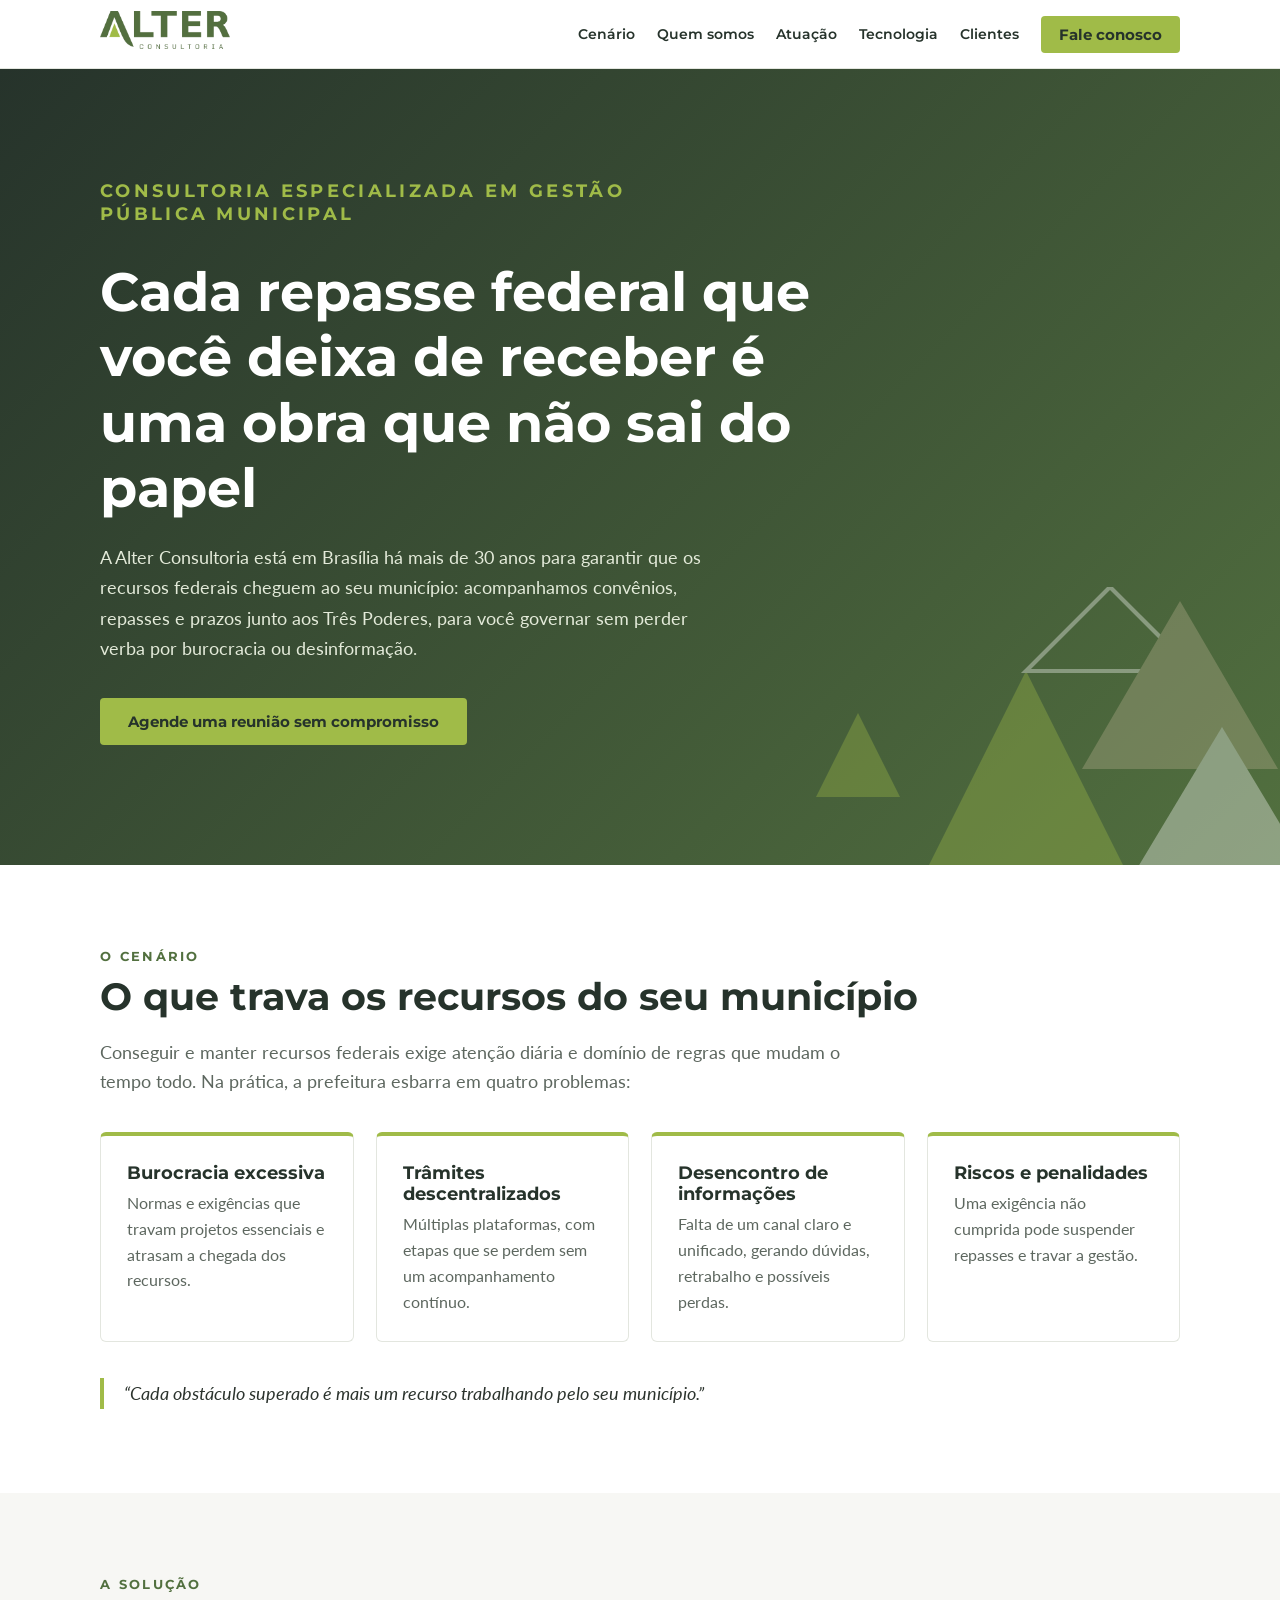
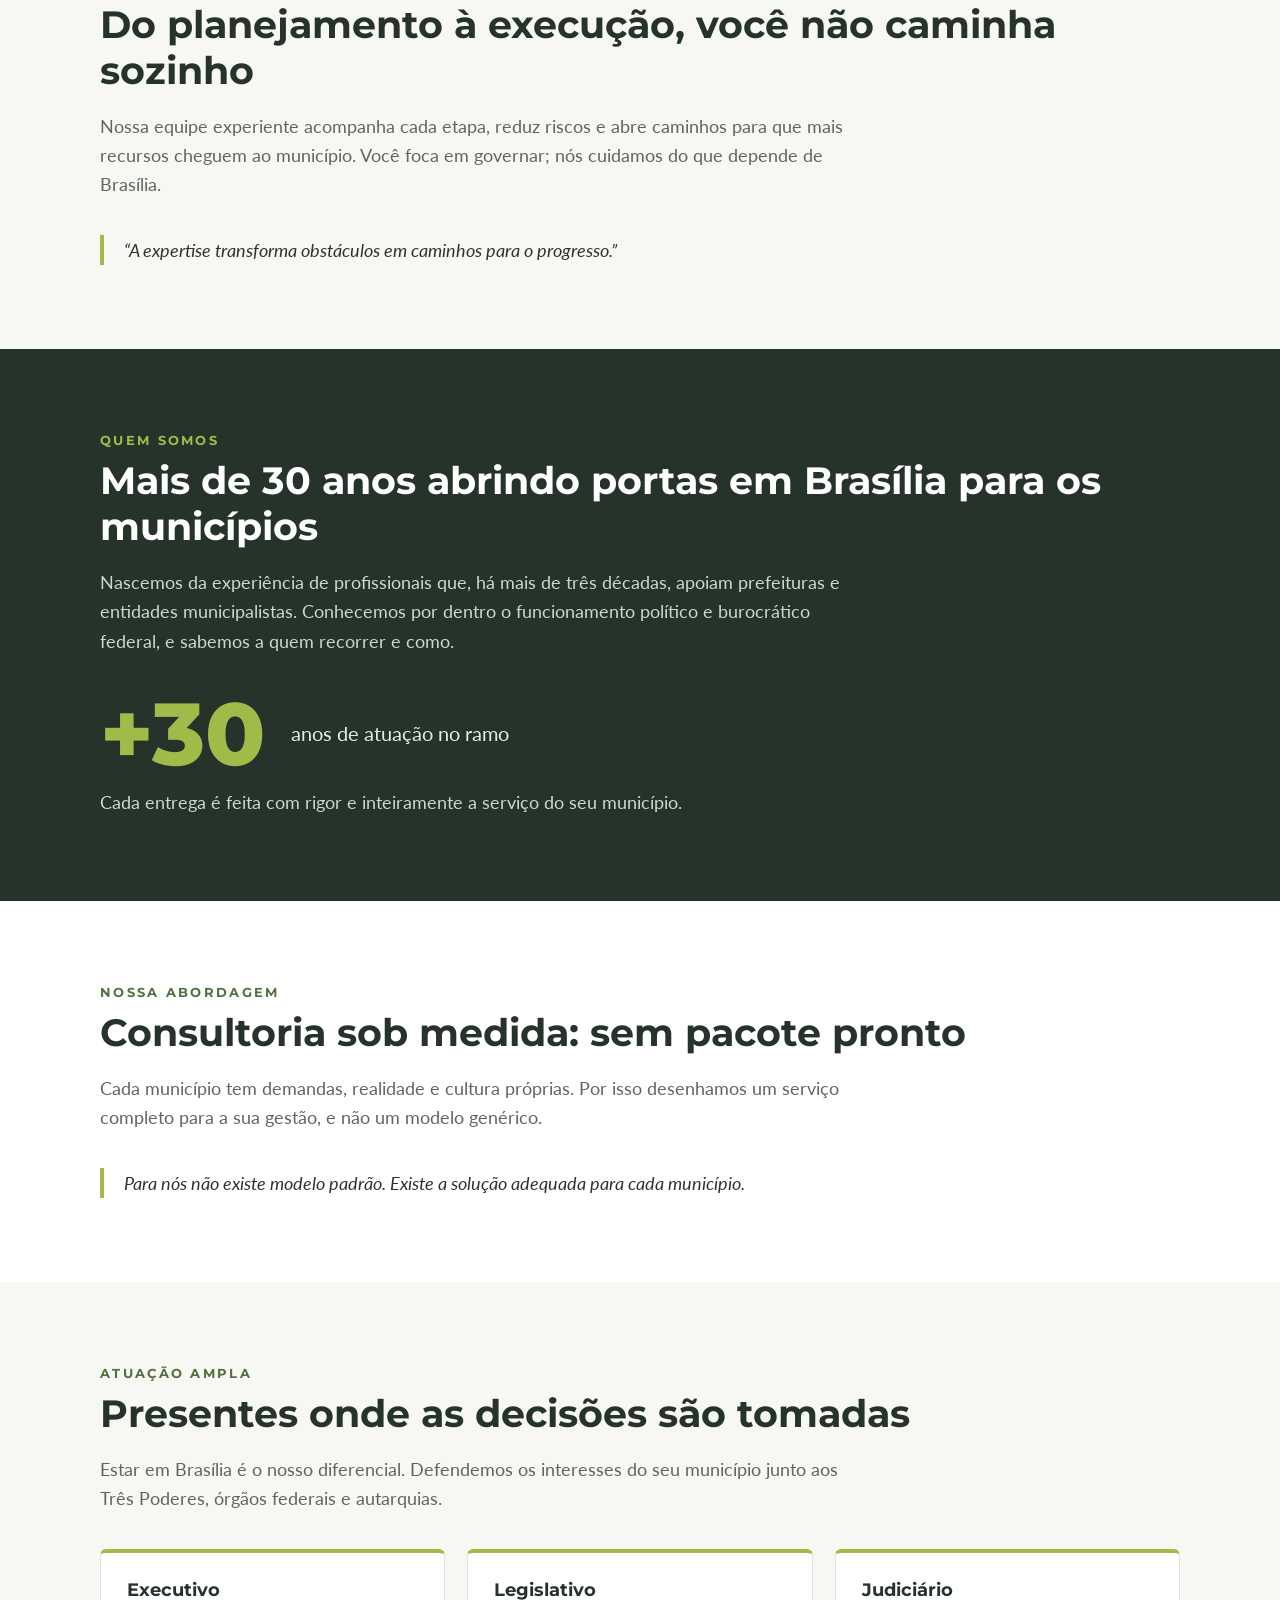
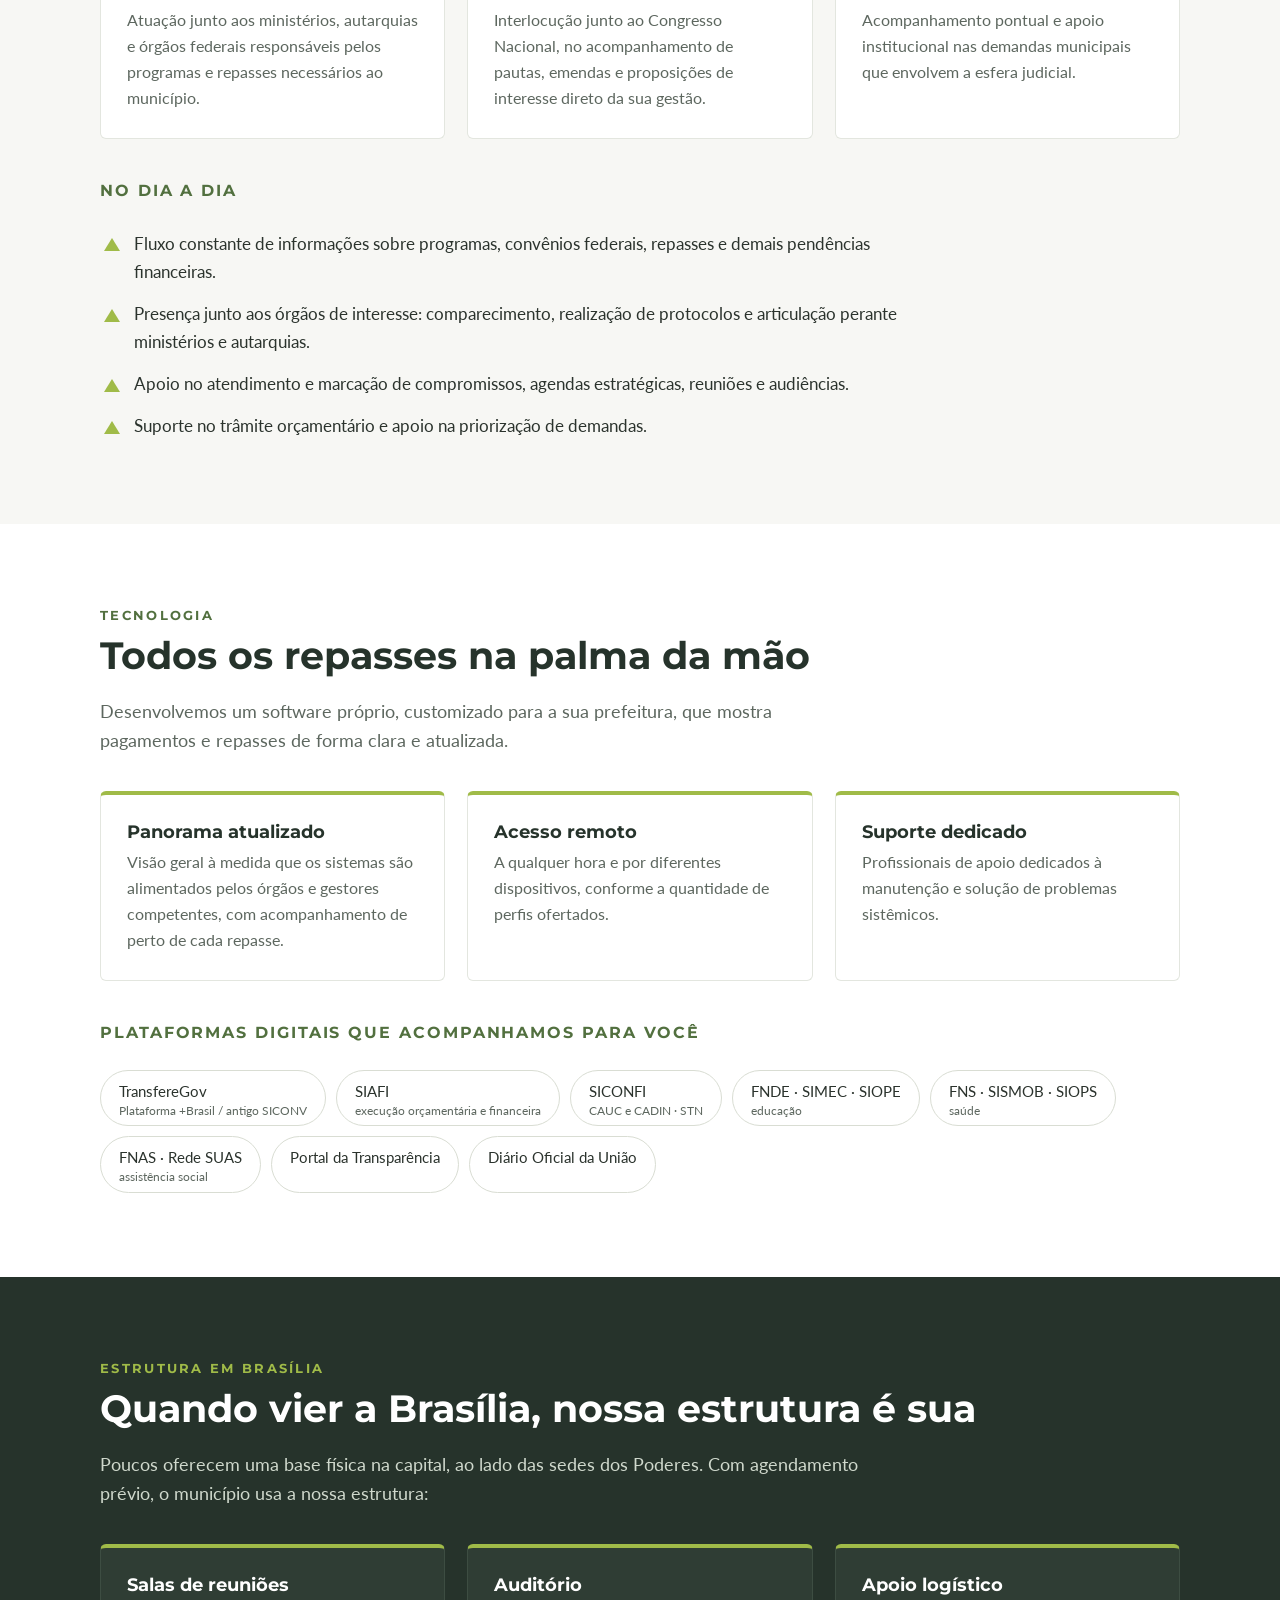
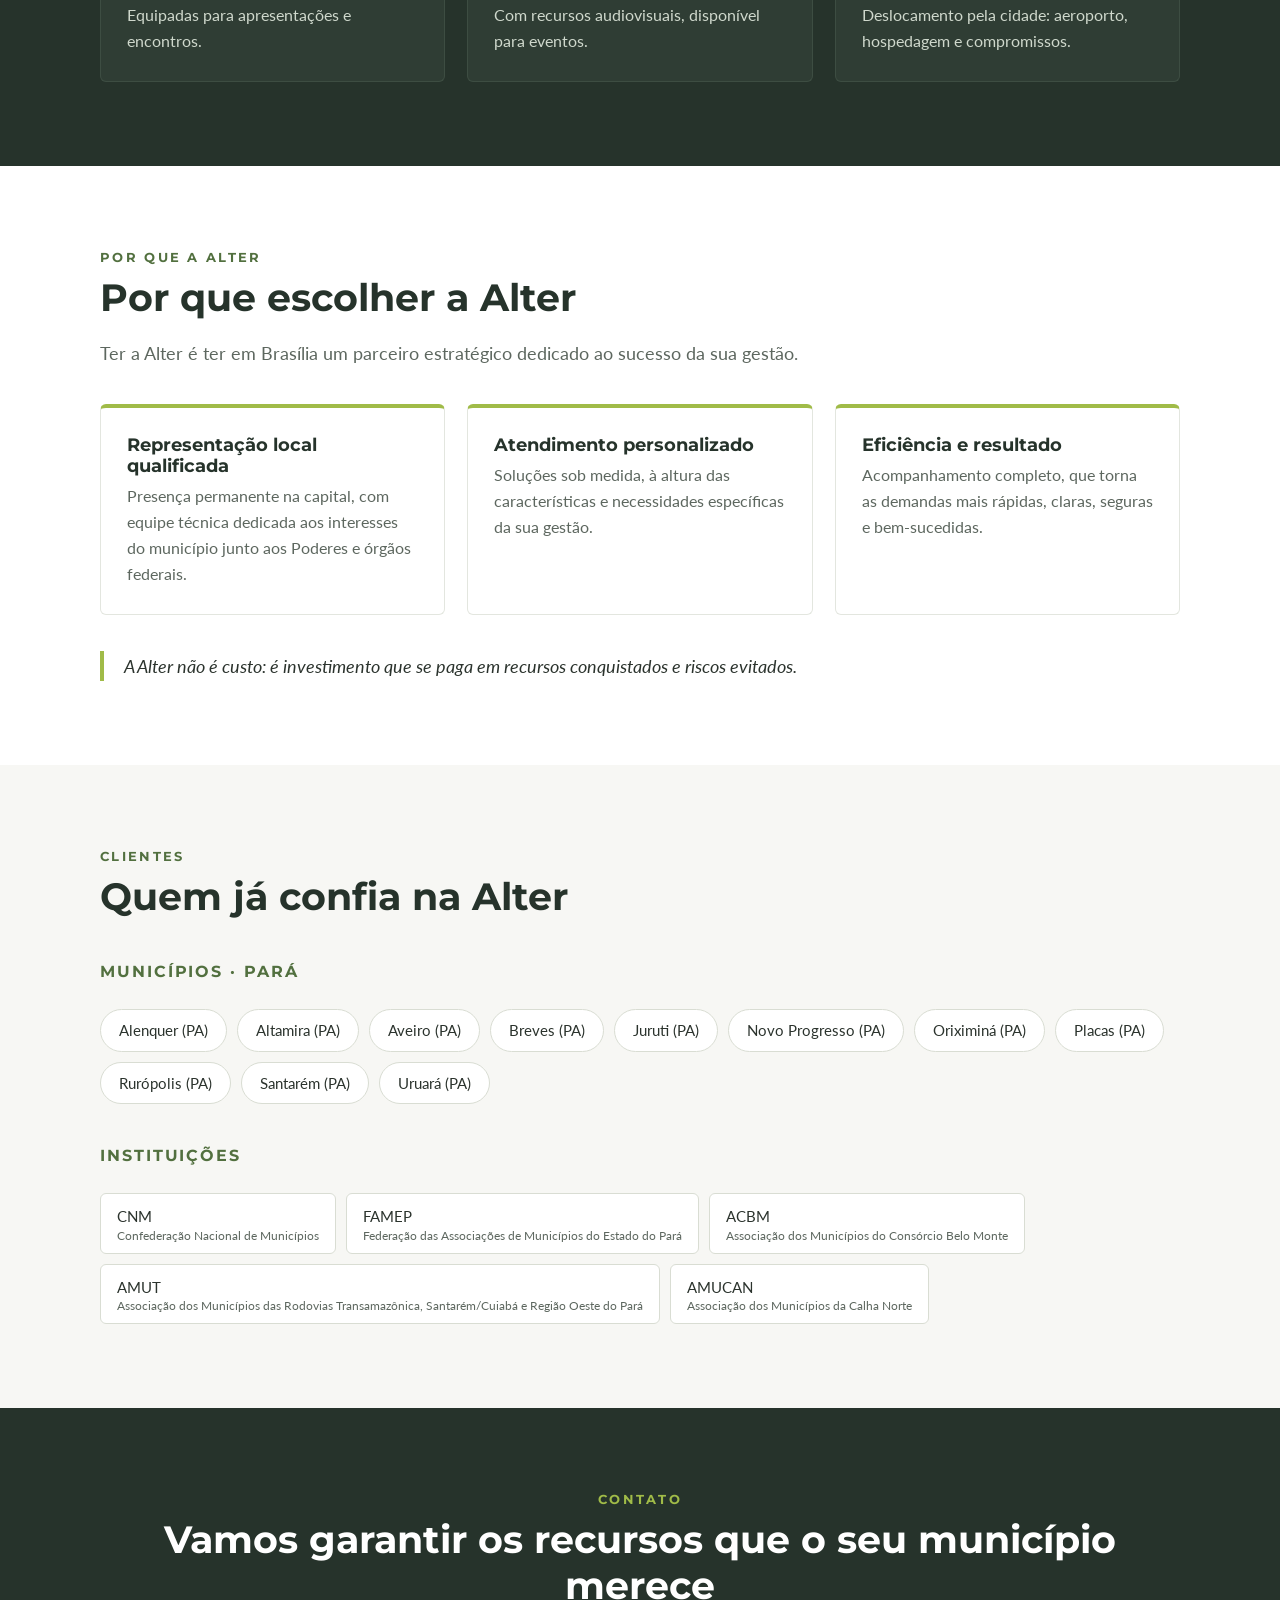
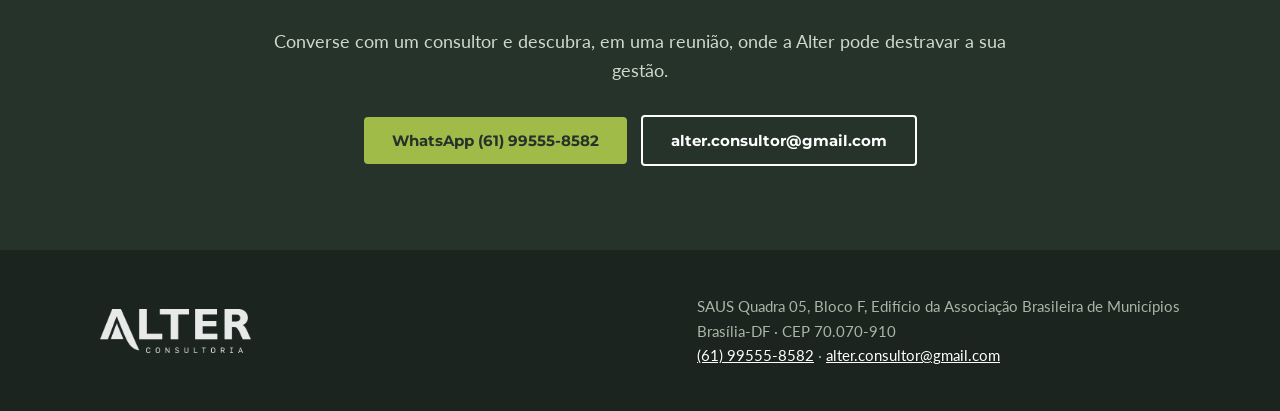
==== index.html @ 6541d1e8 "versão inicial do site" ====
<!doctype html>
<html lang="pt-BR">
<head>
<meta charset="utf-8">
<meta name="viewport" content="width=device-width,initial-scale=1">
<title>Alter Consultoria | Gestão Pública Municipal em Brasília</title>
<meta name="description" content="Consultoria especializada em gestão pública municipal, sediada em Brasília. Mais de 30 anos acompanhando recursos federais, convênios e repasses para prefeituras.">
<meta property="og:title" content="Alter Consultoria | Gestão Pública Municipal">
<meta property="og:description" content="Cada repasse federal que você deixa de receber é uma obra que não sai do papel.">
<meta property="og:image" content="assets/logo.png">
<link rel="icon" href="assets/logo.png">
<link rel="preconnect" href="https://fonts.googleapis.com">
<link href="https://fonts.googleapis.com/css2?family=Lato:wght@400;700&family=Montserrat:wght@600;700;800&display=swap" rel="stylesheet">
<link rel="stylesheet" href="style.css">
</head>
<body>
<header>
 <div class="w">
  <a href="#topo"><img src="assets/logo.png" alt="Alter Consultoria"></a>
  <button id="mb" aria-label="Abrir menu" aria-expanded="false">☰</button>
  <nav id="nav">
   <a href="#cenario">Cenário</a><a href="#quem">Quem somos</a><a href="#atuacao">Atuação</a>
   <a href="#tecnologia">Tecnologia</a><a href="#clientes">Clientes</a>
   <a class="btn" href="#contato">Fale conosco</a>
  </nav>
 </div>
</header>
<main id="topo">

<section class="hero">
 <svg class="tri" viewBox="0 0 400 220" aria-hidden="true">
  <polygon points="40,150 70,90 100,150" fill="#a0bb48"/><polygon points="120,200 190,60 260,200" fill="#a0bb48"/>
  <polygon points="190,60 250,0 310,60" fill="none" stroke="#fff" stroke-width="3"/>
  <polygon points="230,130 300,10 370,130" fill="#b8b08f"/><polygon points="270,200 330,100 390,200" fill="#fff"/>
 </svg>
 <div class="w">
  <p class="eyebrow">Consultoria especializada em gestão pública municipal</p>
  <h1>Cada repasse federal que você deixa de receber é uma obra que não sai do papel</h1>
  <p>A Alter Consultoria está em Brasília há mais de 30 anos para garantir que os recursos federais cheguem ao seu município: acompanhamos convênios, repasses e prazos junto aos Três Poderes, para você governar sem perder verba por burocracia ou desinformação.</p>
  <a class="btn" href="#contato">Agende uma reunião sem compromisso</a>
 </div>
</section>

<section id="cenario">
 <div class="w">
  <p class="eyebrow">O cenário</p>
  <h2>O que trava os recursos do seu município</h2>
  <p class="lead">Conseguir e manter recursos federais exige atenção diária e domínio de regras que mudam o tempo todo. Na prática, a prefeitura esbarra em quatro problemas:</p>
  <div class="grid">
   <div class="card"><h3>Burocracia excessiva</h3><p>Normas e exigências que travam projetos essenciais e atrasam a chegada dos recursos.</p></div>
   <div class="card"><h3>Trâmites descentralizados</h3><p>Múltiplas plataformas, com etapas que se perdem sem um acompanhamento contínuo.</p></div>
   <div class="card"><h3>Desencontro de informações</h3><p>Falta de um canal claro e unificado, gerando dúvidas, retrabalho e possíveis perdas.</p></div>
   <div class="card"><h3>Riscos e penalidades</h3><p>Uma exigência não cumprida pode suspender repasses e travar a gestão.</p></div>
  </div>
  <p class="quote">“Cada obstáculo superado é mais um recurso trabalhando pelo seu município.”</p>
 </div>
</section>

<section class="alt" id="solucao">
 <div class="w">
  <p class="eyebrow">A solução</p>
  <h2>Do planejamento à execução, você não caminha sozinho</h2>
  <p class="lead">Nossa equipe experiente acompanha cada etapa, reduz riscos e abre caminhos para que mais recursos cheguem ao município. Você foca em governar; nós cuidamos do que depende de Brasília.</p>
  <p class="quote">“A expertise transforma obstáculos em caminhos para o progresso.”</p>
 </div>
</section>

<section class="dark" id="quem">
 <div class="w">
  <p class="eyebrow">Quem somos</p>
  <h2>Mais de 30 anos abrindo portas em Brasília para os municípios</h2>
  <p class="lead">Nascemos da experiência de profissionais que, há mais de três décadas, apoiam prefeituras e entidades municipalistas. Conhecemos por dentro o funcionamento político e burocrático federal, e sabemos a quem recorrer e como.</p>
  <div class="stat"><b>+30</b><span>anos de atuação no ramo</span></div>
  <p class="lead">Cada entrega é feita com rigor e inteiramente a serviço do seu município.</p>
 </div>
</section>

<section id="abordagem">
 <div class="w">
  <p class="eyebrow">Nossa abordagem</p>
  <h2>Consultoria sob medida: sem pacote pronto</h2>
  <p class="lead">Cada município tem demandas, realidade e cultura próprias. Por isso desenhamos um serviço completo para a sua gestão, e não um modelo genérico.</p>
  <p class="quote">Para nós não existe modelo padrão. Existe a solução adequada para cada município.</p>
 </div>
</section>

<section class="alt" id="atuacao">
 <div class="w">
  <p class="eyebrow">Atuação ampla</p>
  <h2>Presentes onde as decisões são tomadas</h2>
  <p class="lead">Estar em Brasília é o nosso diferencial. Defendemos os interesses do seu município junto aos Três Poderes, órgãos federais e autarquias.</p>
  <div class="grid">
   <div class="card"><h3>Executivo</h3><p>Atuação junto aos ministérios, autarquias e órgãos federais responsáveis pelos programas e repasses necessários ao município.</p></div>
   <div class="card"><h3>Legislativo</h3><p>Interlocução junto ao Congresso Nacional, no acompanhamento de pautas, emendas e proposições de interesse direto da sua gestão.</p></div>
   <div class="card"><h3>Judiciário</h3><p>Acompanhamento pontual e apoio institucional nas demandas municipais que envolvem a esfera judicial.</p></div>
  </div>
  <h3 class="sub">No dia a dia</h3>
  <ul class="ck">
   <li>Fluxo constante de informações sobre programas, convênios federais, repasses e demais pendências financeiras.</li>
   <li>Presença junto aos órgãos de interesse: comparecimento, realização de protocolos e articulação perante ministérios e autarquias.</li>
   <li>Apoio no atendimento e marcação de compromissos, agendas estratégicas, reuniões e audiências.</li>
   <li>Suporte no trâmite orçamentário e apoio na priorização de demandas.</li>
  </ul>
 </div>
</section>

<section id="tecnologia">
 <div class="w">
  <p class="eyebrow">Tecnologia</p>
  <h2>Todos os repasses na palma da mão</h2>
  <p class="lead">Desenvolvemos um software próprio, customizado para a sua prefeitura, que mostra pagamentos e repasses de forma clara e atualizada.</p>
  <div class="grid">
   <div class="card"><h3>Panorama atualizado</h3><p>Visão geral à medida que os sistemas são alimentados pelos órgãos e gestores competentes, com acompanhamento de perto de cada repasse.</p></div>
   <div class="card"><h3>Acesso remoto</h3><p>A qualquer hora e por diferentes dispositivos, conforme a quantidade de perfis ofertados.</p></div>
   <div class="card"><h3>Suporte dedicado</h3><p>Profissionais de apoio dedicados à manutenção e solução de problemas sistêmicos.</p></div>
  </div>
  <h3 class="sub">Plataformas digitais que acompanhamos para você</h3>
  <div class="tags">
   <span>TransfereGov <small>Plataforma +Brasil / antigo SICONV</small></span>
   <span>SIAFI <small>execução orçamentária e financeira</small></span>
   <span>SICONFI <small>CAUC e CADIN · STN</small></span>
   <span>FNDE · SIMEC · SIOPE <small>educação</small></span>
   <span>FNS · SISMOB · SIOPS <small>saúde</small></span>
   <span>FNAS · Rede SUAS <small>assistência social</small></span>
   <span>Portal da Transparência</span>
   <span>Diário Oficial da União</span>
  </div>
 </div>
</section>

<section class="dark" id="estrutura">
 <div class="w">
  <p class="eyebrow">Estrutura em Brasília</p>
  <h2>Quando vier a Brasília, nossa estrutura é sua</h2>
  <p class="lead">Poucos oferecem uma base física na capital, ao lado das sedes dos Poderes. Com agendamento prévio, o município usa a nossa estrutura:</p>
  <div class="grid">
   <div class="card"><h3>Salas de reuniões</h3><p>Equipadas para apresentações e encontros.</p></div>
   <div class="card"><h3>Auditório</h3><p>Com recursos audiovisuais, disponível para eventos.</p></div>
   <div class="card"><h3>Apoio logístico</h3><p>Deslocamento pela cidade: aeroporto, hospedagem e compromissos.</p></div>
  </div>
 </div>
</section>

<section id="porque">
 <div class="w">
  <p class="eyebrow">Por que a Alter</p>
  <h2>Por que escolher a Alter</h2>
  <p class="lead">Ter a Alter é ter em Brasília um parceiro estratégico dedicado ao sucesso da sua gestão.</p>
  <div class="grid">
   <div class="card"><h3>Representação local qualificada</h3><p>Presença permanente na capital, com equipe técnica dedicada aos interesses do município junto aos Poderes e órgãos federais.</p></div>
   <div class="card"><h3>Atendimento personalizado</h3><p>Soluções sob medida, à altura das características e necessidades específicas da sua gestão.</p></div>
   <div class="card"><h3>Eficiência e resultado</h3><p>Acompanhamento completo, que torna as demandas mais rápidas, claras, seguras e bem-sucedidas.</p></div>
  </div>
  <p class="quote">A Alter não é custo: é investimento que se paga em recursos conquistados e riscos evitados.</p>
 </div>
</section>

<section class="alt" id="clientes">
 <div class="w">
  <p class="eyebrow">Clientes</p>
  <h2>Quem já confia na Alter</h2>
  <h3 class="sub">Municípios · Pará</h3>
  <div class="tags">
   <span>Alenquer (PA)</span><span>Altamira (PA)</span><span>Aveiro (PA)</span><span>Breves (PA)</span><span>Juruti (PA)</span>
   <span>Novo Progresso (PA)</span><span>Oriximiná (PA)</span><span>Placas (PA)</span><span>Rurópolis (PA)</span><span>Santarém (PA)</span><span>Uruará (PA)</span>
  </div>
  <h3 class="sub">Instituições</h3>
  <div class="tags i">
   <span>CNM <small>Confederação Nacional de Municípios</small></span>
   <span>FAMEP <small>Federação das Associações de Municípios do Estado do Pará</small></span>
   <span>ACBM <small>Associação dos Municípios do Consórcio Belo Monte</small></span>
   <span>AMUT <small>Associação dos Municípios das Rodovias Transamazônica, Santarém/Cuiabá e Região Oeste do Pará</small></span>
   <span>AMUCAN <small>Associação dos Municípios da Calha Norte</small></span>
  </div>
 </div>
</section>

<section class="dark cta" id="contato">
 <div class="w">
  <p class="eyebrow">Contato</p>
  <h2>Vamos garantir os recursos que o seu município merece</h2>
  <p class="lead">Converse com um consultor e descubra, em uma reunião, onde a Alter pode destravar a sua gestão.</p>
  <a class="btn" href="https://wa.me/5561995558582?text=Ol%C3%A1%2C%20gostaria%20de%20agendar%20uma%20reuni%C3%A3o%20com%20a%20Alter%20Consultoria." target="_blank" rel="noopener">WhatsApp (61) 99555-8582</a>
  <a class="btn o" href="mailto:alter.consultor@gmail.com">alter.consultor@gmail.com</a>
 </div>
</section>
</main>

<footer>
 <div class="w">
  <img src="assets/logo.png" alt="Alter Consultoria">
  <address style="font-style:normal">SAUS Quadra 05, Bloco F, Edifício da Associação Brasileira de Municípios<br>Brasília-DF · CEP 70.070-910<br>
  <a href="tel:+5561995558582">(61) 99555-8582</a> · <a href="mailto:alter.consultor@gmail.com">alter.consultor@gmail.com</a></address>
 </div>
</footer>
<script>
const b=document.getElementById('mb'),n=document.getElementById('nav');
b.onclick=()=>b.setAttribute('aria-expanded',n.classList.toggle('open'));
n.onclick=e=>e.target.tagName=='A'&&n.classList.remove('open');
</script>
</body>
</html>
---- style.css ----
:root{--g:#52703f;--gl:#a0bb48;--gd:#26332b;--sand:#b8b08f;--bg:#f7f7f4;--tx:#2b332d;--mut:#5d675f}
*{box-sizing:border-box;margin:0}
html{scroll-behavior:smooth;scroll-padding-top:72px}
body{font:17px/1.65 Lato,system-ui,sans-serif;color:var(--tx);background:#fff}
h1,h2,h3{font-family:Montserrat,system-ui,sans-serif;line-height:1.2;color:var(--gd)}
img{max-width:100%}
a{color:inherit}
.w{max-width:1120px;margin:0 auto;padding:0 20px}
section{padding:84px 0}
.alt{background:var(--bg)}
.dark{background:var(--gd);color:#e8ece6}.dark h2,.dark h3{color:#fff}
.eyebrow{font:700 .8rem Montserrat,sans-serif;letter-spacing:.18em;color:var(--g);text-transform:uppercase;margin-bottom:10px}
.dark .eyebrow{color:var(--gl)}
h2{font-size:clamp(1.7rem,3.4vw,2.4rem);margin-bottom:18px}
.lead{max-width:760px;color:var(--mut);font-size:1.1rem}.dark .lead{color:#cfd8cc}
.quote{margin-top:36px;padding-left:20px;border-left:4px solid var(--gl);font-style:italic;font-size:1.15rem;max-width:760px}
.grid{display:grid;gap:22px;margin-top:36px;grid-template-columns:repeat(auto-fit,minmax(240px,1fr))}
.card{background:#fff;border:1px solid #e3e6df;border-top:4px solid var(--gl);border-radius:6px;padding:26px}
.alt .card{background:#fff}.dark .card{background:#2f3d34;border-color:#3d4d42;border-top-color:var(--gl)}
.card h3{font-size:1.1rem;margin-bottom:8px}
.card p{color:var(--mut);font-size:.98rem}.dark .card p{color:#cfd8cc}
.btn{display:inline-block;padding:14px 28px;border-radius:4px;font:700 .95rem Montserrat,sans-serif;text-decoration:none;background:var(--gl);color:var(--gd);transition:.2s}
.btn:hover{background:#b3cc5c}
.btn.o{background:none;border:2px solid #fff;color:#fff;margin-left:10px}.btn.o:hover{background:#fff;color:var(--gd)}
/* header */
header{position:sticky;top:0;z-index:10;background:#fff;border-bottom:1px solid #e3e6df}
header .w{display:flex;align-items:center;justify-content:space-between;height:68px}
header img{height:38px}
nav{display:flex;gap:22px;align-items:center}
nav a{text-decoration:none;font:600 .85rem Montserrat,sans-serif;color:var(--gd)}
nav a:hover{color:var(--g)}
nav .btn{padding:9px 18px;color:var(--gd)}
#mb{display:none;background:none;border:0;font-size:1.7rem;cursor:pointer;color:var(--gd)}
/* hero */
.hero{position:relative;overflow:hidden;background:linear-gradient(135deg,var(--gd),var(--g));color:#fff;padding:110px 0 120px}
.hero h1{color:#fff;font-size:clamp(2rem,5vw,3.4rem);max-width:760px;margin-bottom:22px}
.hero p{max-width:620px;font-size:1.15rem;color:#e3ead9;margin-bottom:34px}
.hero .eyebrow{color:var(--gl)}
.tri{position:absolute;right:-40px;bottom:-30px;width:min(560px,70vw);opacity:.35;pointer-events:none}
/* stats */
.stat{display:flex;align-items:center;gap:26px;margin:34px 0 10px}
.stat b{font:800 clamp(3.5rem,8vw,5.5rem) Montserrat,sans-serif;color:var(--gl);line-height:1}
.stat span{font-size:1.25rem;max-width:300px}
ul.ck{list-style:none;padding:0;margin-top:30px;display:grid;gap:14px;max-width:820px}
ul.ck li{padding-left:34px;position:relative}
ul.ck li:before{content:"";position:absolute;left:4px;top:.5em;border:8px solid transparent;border-bottom:13px solid var(--gl);border-top:0}
.tags{display:flex;flex-wrap:wrap;gap:10px;margin-top:28px}
.tags span{background:#fff;border:1px solid #d9ddd3;border-radius:30px;padding:8px 18px;font-size:.93rem}
.tags small{display:block;color:var(--mut);font-size:.72rem;line-height:1.2}
.tags.i span{border-radius:6px;padding:10px 16px}
h3.sub{margin-top:42px;font-size:1rem;letter-spacing:.12em;text-transform:uppercase;color:var(--g)}
/* footer */
.cta{text-align:center}.cta .lead{margin:0 auto 30px}
footer{background:#1b241f;color:#aab5a8;padding:44px 0;font-size:.92rem}
footer .w{display:flex;flex-wrap:wrap;gap:30px;justify-content:space-between;align-items:center}
footer img{height:44px;filter:brightness(0) invert(1);opacity:.9}
footer a{color:#fff}
@media(max-width:820px){
 section{padding:60px 0}
 #mb{display:block}
 nav{display:none;position:absolute;top:68px;left:0;right:0;background:#fff;flex-direction:column;padding:20px;border-bottom:1px solid #e3e6df;align-items:flex-start}
 nav.open{display:flex}
 .btn.o{margin:12px 0 0}
 .stat{flex-direction:column;align-items:flex-start;gap:8px}
}
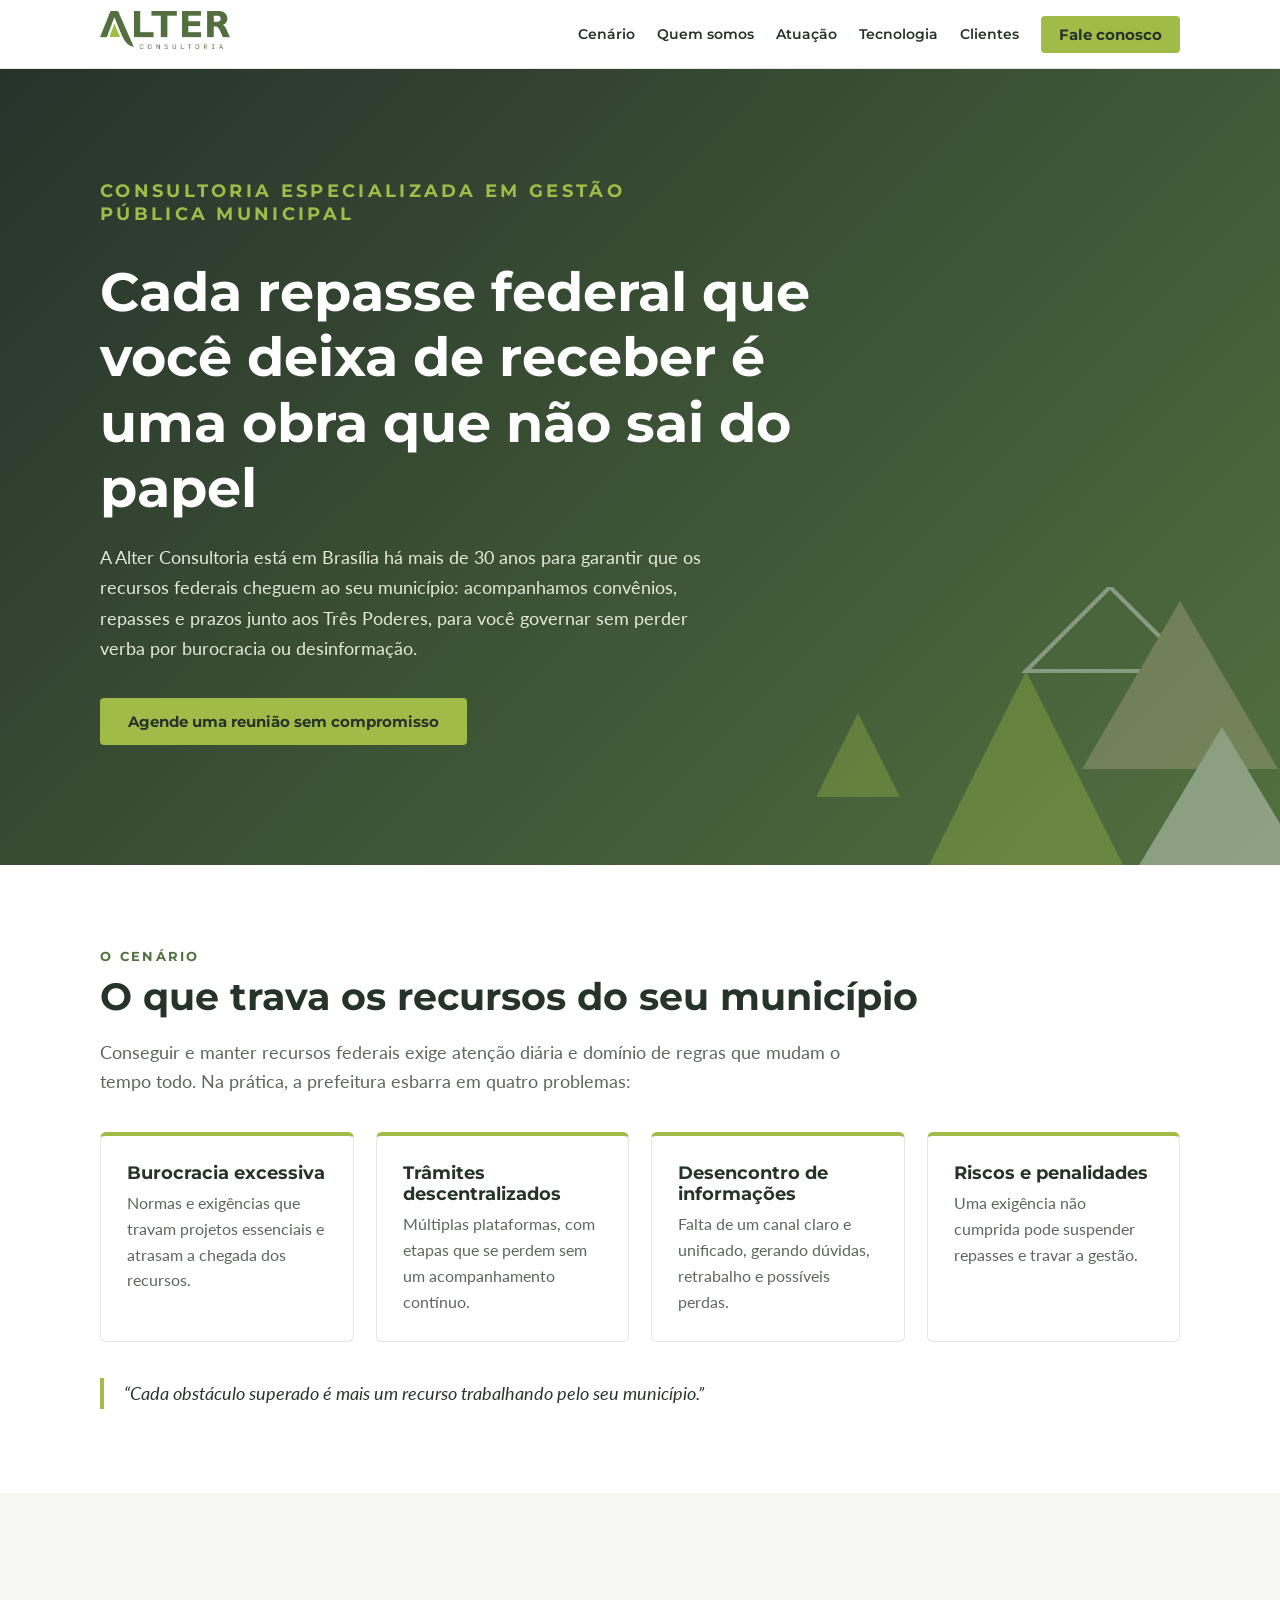
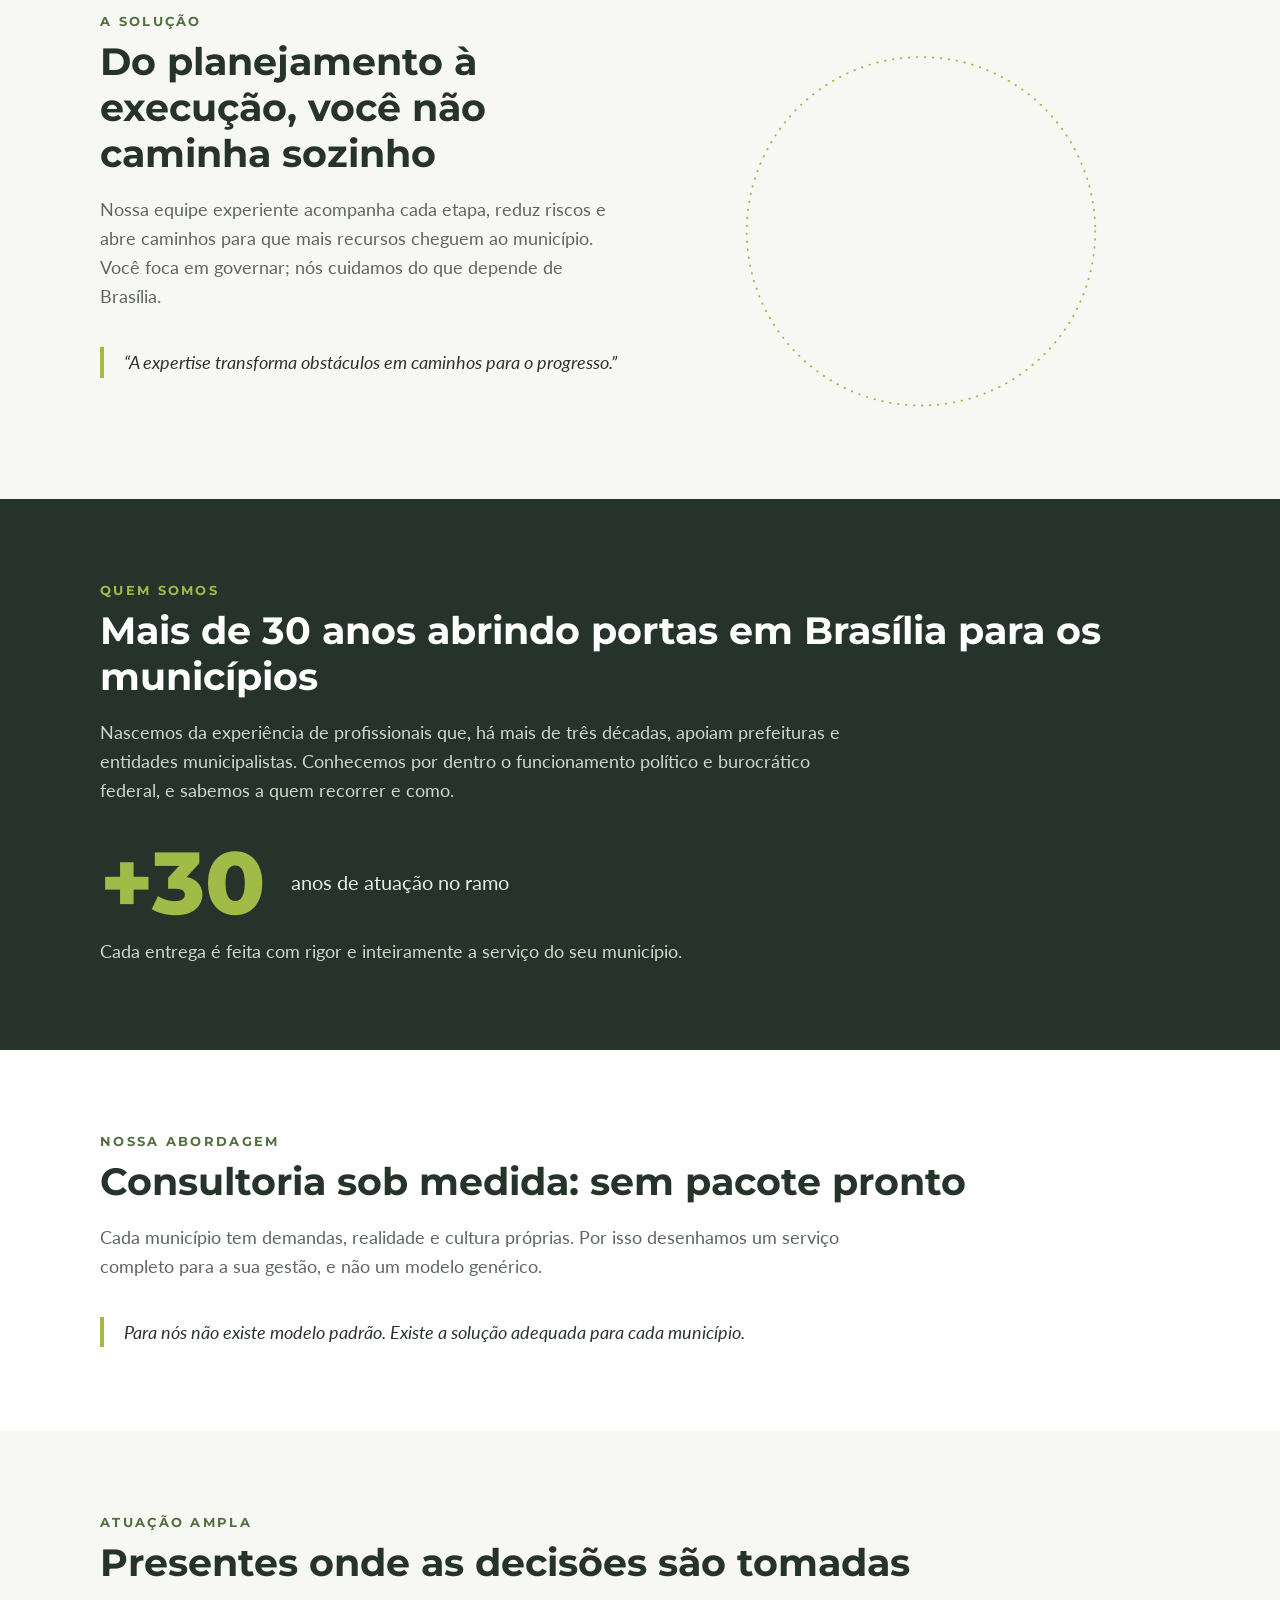
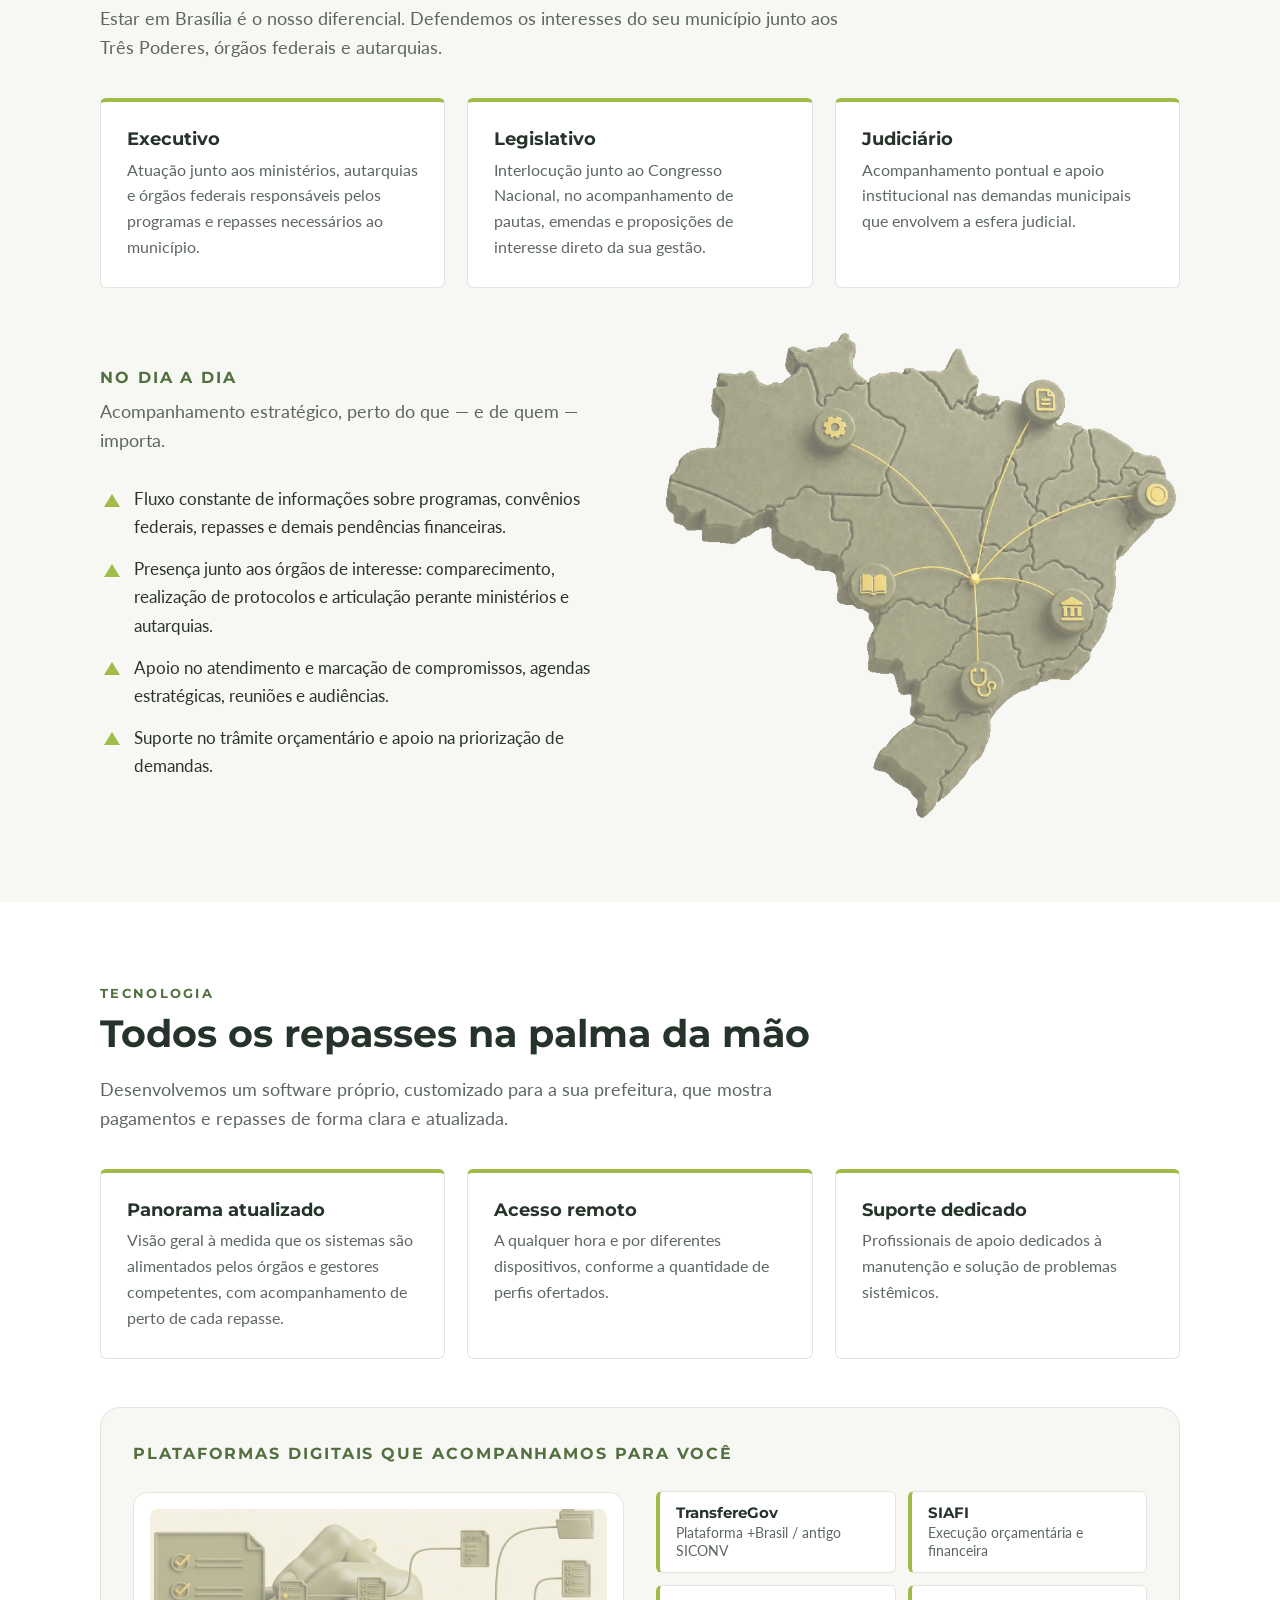
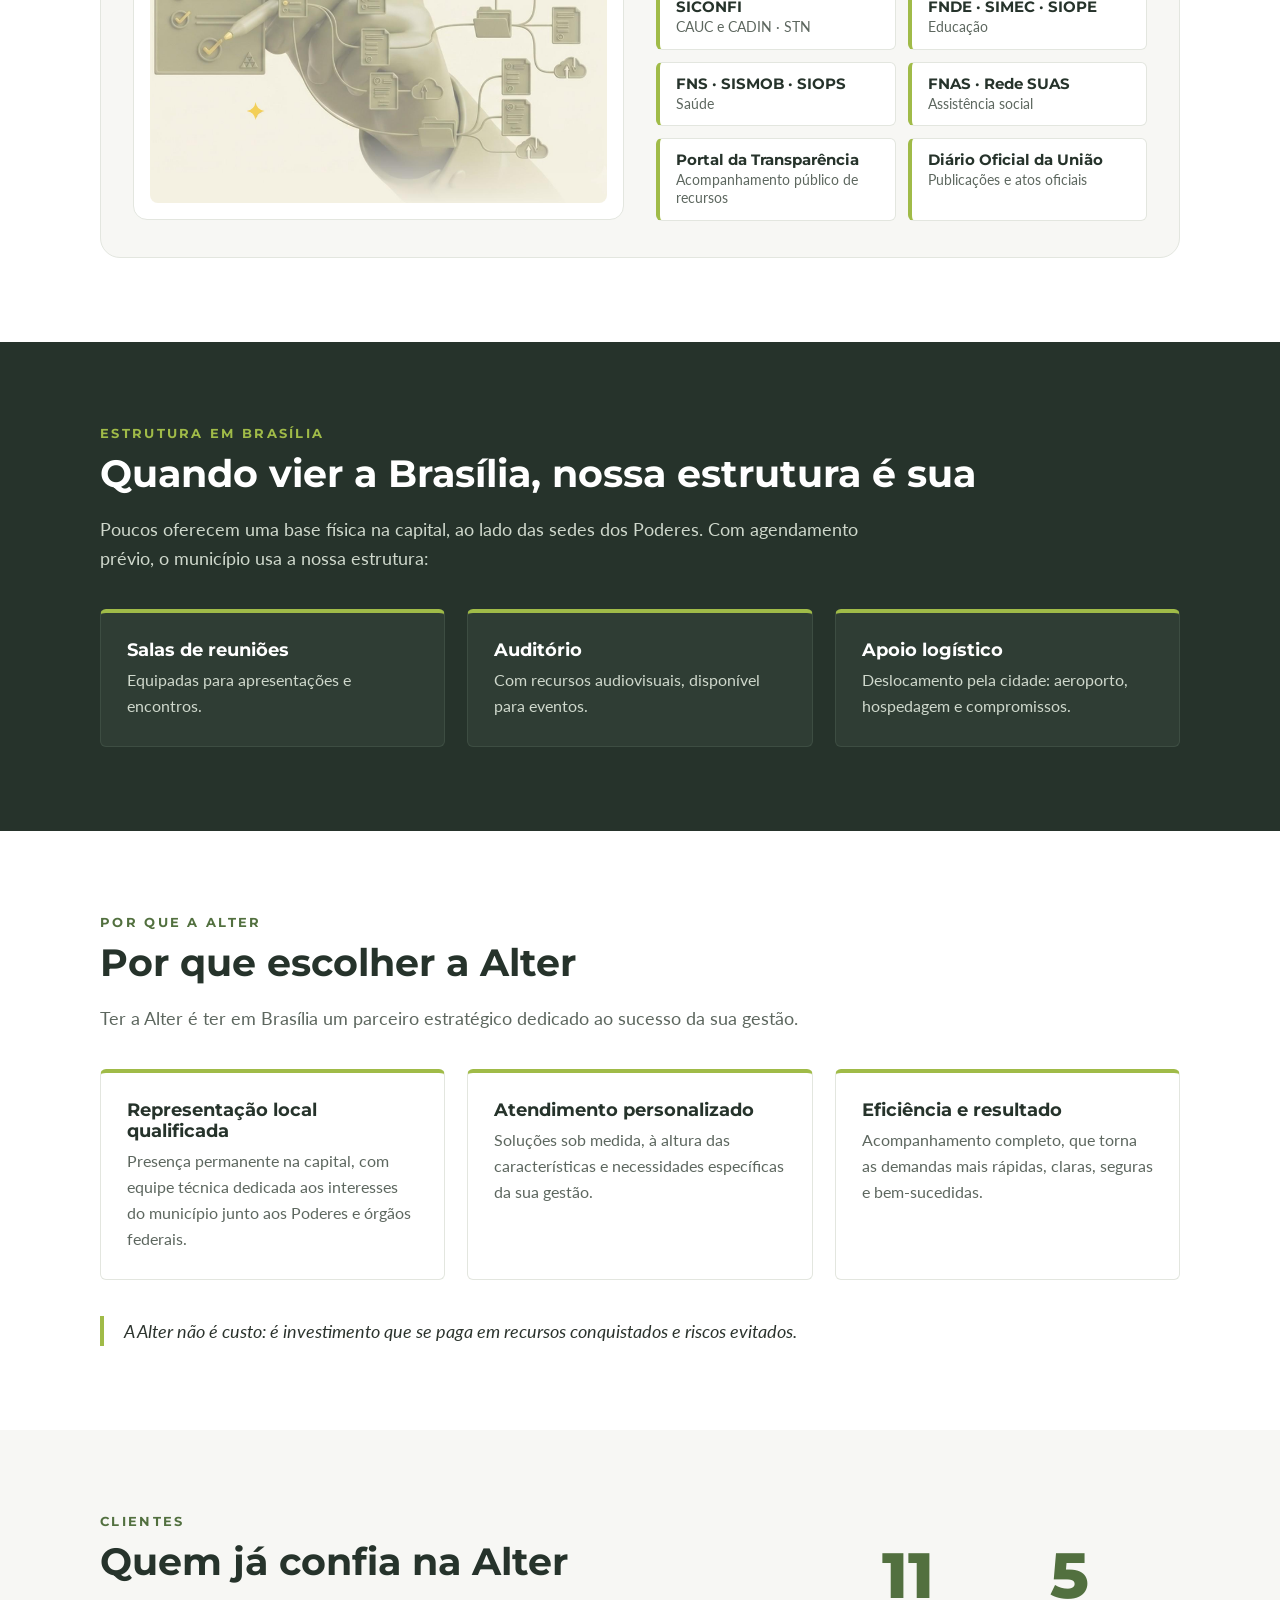
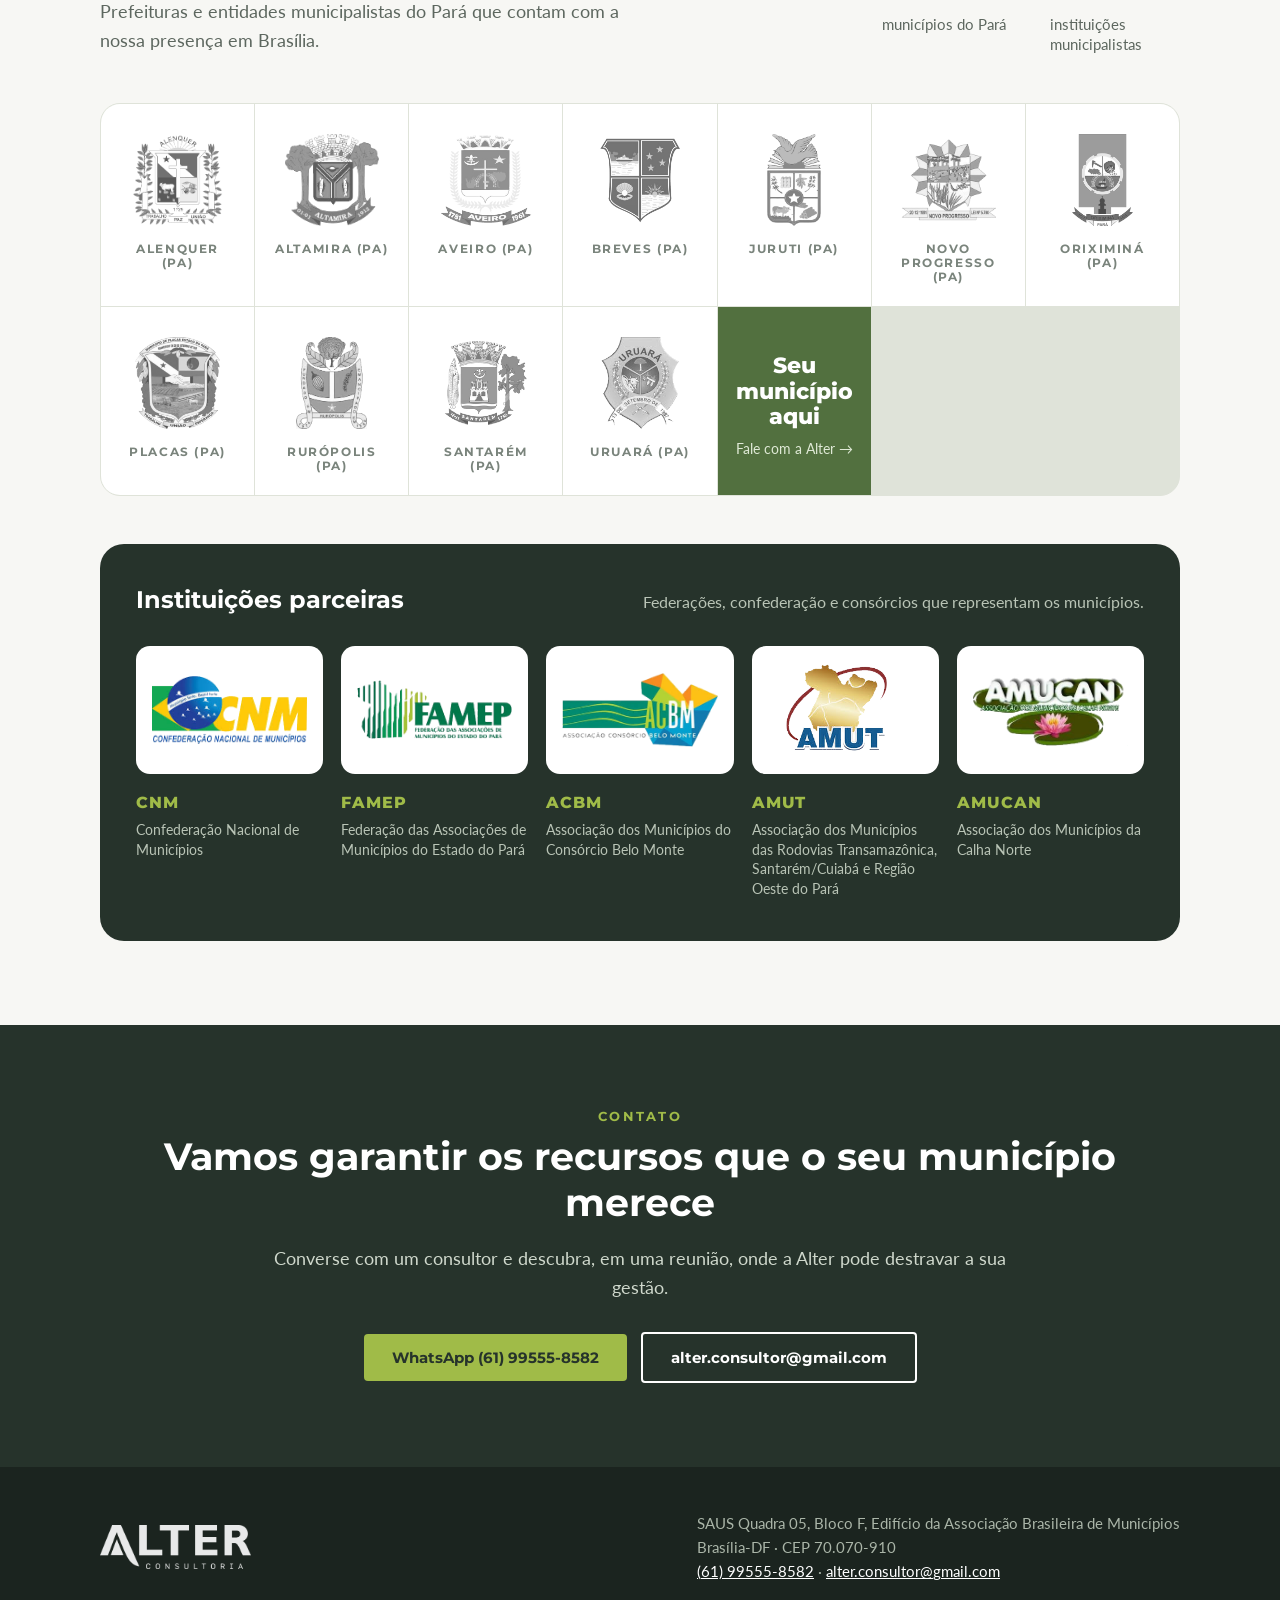
==== commit 5b6c2ca7: "inclusão das imagens" ====
--- a/index.html
+++ b/index.html
@@ -57,11 +57,43 @@
 </section>
 
 <section class="alt" id="solucao">
- <div class="w">
-  <p class="eyebrow">A solução</p>
-  <h2>Do planejamento à execução, você não caminha sozinho</h2>
-  <p class="lead">Nossa equipe experiente acompanha cada etapa, reduz riscos e abre caminhos para que mais recursos cheguem ao município. Você foca em governar; nós cuidamos do que depende de Brasília.</p>
-  <p class="quote">“A expertise transforma obstáculos em caminhos para o progresso.”</p>
+ <div class="w split">
+  <div>
+   <p class="eyebrow">A solução</p>
+   <h2>Do planejamento à execução, você não caminha sozinho</h2>
+   <p class="lead">Nossa equipe experiente acompanha cada etapa, reduz riscos e abre caminhos para que mais recursos cheguem ao município. Você foca em governar; nós cuidamos do que depende de Brasília.</p>
+   <p class="quote">“A expertise transforma obstáculos em caminhos para o progresso.”</p>
+  </div>
+  <svg class="anim anim-sol" viewBox="-50 0 1100 930" xmlns="http://www.w3.org/2000/svg" role="img" aria-label="Infográfico: representação local qualificada, atendimento personalizado e eficiência geram resultado ao município">
+<defs><linearGradient id="so-bg" x1="0" y1="0" x2=".3" y2="1"><stop offset="0" stop-color="#52703f"></stop><stop offset="1" stop-color="#26332b"></stop></linearGradient>
+<filter id="so-glow" x="-50%" y="-50%" width="200%" height="200%"><feGaussianBlur stdDeviation="3" result="b"></feGaussianBlur><feMerge><feMergeNode in="b"></feMergeNode><feMergeNode in="SourceGraphic"></feMergeNode></feMerge></filter></defs>
+<circle class="o" cx="500" cy="540" r="370" fill="none" stroke="#a0bb48" stroke-width="4" stroke-dasharray="1 16" stroke-linecap="round"></circle>
+<path class="con con0" pathLength="100" d="M500 246 L500 313" fill="none" stroke="#a0bb48" stroke-width="3" stroke-linecap="round"></path>
+<path class="con con1" pathLength="100" d="M249 685 L302 654" fill="none" stroke="#a0bb48" stroke-width="3" stroke-linecap="round"></path>
+<path class="con con2" pathLength="100" d="M751 685 L698 654" fill="none" stroke="#a0bb48" stroke-width="3" stroke-linecap="round"></path>
+<path class="run run0" pathLength="100" d="M500 246 L500 313" fill="none" stroke="#d6ec7a" stroke-width="6" stroke-linecap="round"></path>
+<path class="run run1" pathLength="100" d="M249 685 L302 654" fill="none" stroke="#d6ec7a" stroke-width="6" stroke-linecap="round"></path>
+<path class="run run2" pathLength="100" d="M751 685 L698 654" fill="none" stroke="#d6ec7a" stroke-width="6" stroke-linecap="round"></path>
+<g class="fb core"><circle cx="500" cy="540" r="225" fill="#fff" stroke="#26332b" stroke-width="2.5"></circle><circle cx="500" cy="540" r="205" fill="#f7f7f4"></circle>
+<circle class="fb flash" cx="500" cy="540" r="225" fill="none" stroke="#a0bb48" stroke-width="6"></circle>
+<g><rect class="bar0" x="385" y="560" width="62" height="80" rx="8" fill="url(#so-bg)"></rect><rect class="bar1" x="462" y="510" width="62" height="130" rx="8" fill="url(#so-bg)"></rect><rect class="bar2" x="539" y="450" width="62" height="190" rx="8" fill="url(#so-bg)"></rect></g>
+<path class="arrow" pathLength="100" d="M375 600 Q500 590 575 460" fill="none" stroke="#a0bb48" stroke-width="12" stroke-linecap="round"></path>
+<path class="head" d="M590 432 L598 482 L552 462Z" fill="#a0bb48" stroke="#a0bb48" stroke-width="6" stroke-linejoin="round"></path>
+<path class="fb star" d="M600 345 l9 22 24 2 -18 15 6 24 -21 -13 -21 13 6 -24 -18 -15 24 -2z" fill="#a0bb48" transform="translate(-10,-8)"></path>
+<g class="txt"><text letter-spacing="3" x="500" y="710" text-anchor="middle" paint-order="stroke" stroke="#f7f7f4" stroke-width="10" stroke-linejoin="round" font-family="Montserrat,sans-serif" font-weight="800" font-size="20" fill="#52703f">RESULTADO</text></g></g>
+<g class="fb sat0"><circle cx="500" cy="170" r="62" fill="#fff" stroke="#a0bb48" stroke-width="3"></circle><circle cx="500" cy="170" r="74" fill="none" stroke="#a0bb48" stroke-opacity=".35"></circle>
+<g transform="translate(500,170)" fill="none" stroke="#52703f" stroke-width="4" stroke-linecap="round" stroke-linejoin="round"><circle cy="-8" r="22"></circle><path d="M0 -20 L4 -11 L14 -10 L6.5 -3 L8.5 7 L0 2 L-8.5 7 L-6.5 -3 L-14 -10 L-4 -11Z" fill="#a0bb48" stroke="#a0bb48" stroke-width="1"></path><path d="M-12 14 L-18 38 L-8 32 L0 40 M12 14 L18 38 L8 32 L0 40"></path></g>
+<text x="500" y="60" text-anchor="middle" paint-order="stroke" stroke="#f7f7f4" stroke-width="10" stroke-linejoin="round" font-family="Montserrat,sans-serif" font-weight="700" font-size="29" fill="#26332b">Representação local</text>
+<text x="500" y="86" text-anchor="middle" paint-order="stroke" stroke="#f7f7f4" stroke-width="10" stroke-linejoin="round" font-family="Lato,sans-serif" font-weight="400" font-size="23" fill="#5d675f">Equipe dedicada em Brasília</text></g>
+<g class="fb sat1"><circle cx="180" cy="725" r="62" fill="#fff" stroke="#a0bb48" stroke-width="3"></circle><circle cx="180" cy="725" r="74" fill="none" stroke="#a0bb48" stroke-opacity=".35"></circle>
+<g transform="translate(180,725)" fill="none" stroke="#52703f" stroke-width="4" stroke-linecap="round" stroke-linejoin="round"><path transform="scale(.8)" d="M28.69,-8.77 L40.38,-7.12 L40.38,7.12 L28.69,8.77 L26.49,14.08 L33.59,23.52 L23.52,33.59 L14.08,26.49 L8.77,28.69 L7.12,40.38 L-7.12,40.38 L-8.77,28.69 L-14.08,26.49 L-23.52,33.59 L-33.59,23.52 L-26.49,14.08 L-28.69,8.77 L-40.38,7.12 L-40.38,-7.12 L-28.69,-8.77 L-26.49,-14.08 L-33.59,-23.52 L-23.52,-33.59 L-14.08,-26.49 L-8.77,-28.69 L-7.12,-40.38 L7.12,-40.38 L8.77,-28.69 L14.08,-26.49 L23.52,-33.59 L33.59,-23.52 L26.49,-14.08Z"></path><path d="M-10 0 L-3 7 L10 -7" stroke="#a0bb48" stroke-width="6"></path></g>
+<text x="180" y="825" text-anchor="middle" paint-order="stroke" stroke="#f7f7f4" stroke-width="10" stroke-linejoin="round" font-family="Montserrat,sans-serif" font-weight="700" font-size="29" fill="#26332b">Atendimento sob medida</text>
+<text x="180" y="851" text-anchor="middle" paint-order="stroke" stroke="#f7f7f4" stroke-width="10" stroke-linejoin="round" font-family="Lato,sans-serif" font-weight="400" font-size="23" fill="#5d675f">Solução para cada município</text></g>
+<g class="fb sat2"><circle cx="820" cy="725" r="62" fill="#fff" stroke="#a0bb48" stroke-width="3"></circle><circle cx="820" cy="725" r="74" fill="none" stroke="#a0bb48" stroke-opacity=".35"></circle>
+<g transform="translate(820,725)" fill="none" stroke="#52703f" stroke-width="4" stroke-linecap="round" stroke-linejoin="round"><circle cx="8" r="30"></circle><path d="M8 -16 V0 L20 10" stroke="#a0bb48" stroke-width="5"></path><path d="M-38 -12 H-24 M-44 0 H-26 M-38 12 H-24"></path></g>
+<text x="820" y="825" text-anchor="middle" paint-order="stroke" stroke="#f7f7f4" stroke-width="10" stroke-linejoin="round" font-family="Montserrat,sans-serif" font-weight="700" font-size="29" fill="#26332b">Eficiência e agilidade</text>
+<text x="820" y="851" text-anchor="middle" paint-order="stroke" stroke="#f7f7f4" stroke-width="10" stroke-linejoin="round" font-family="Lato,sans-serif" font-weight="400" font-size="23" fill="#5d675f">Demandas mais claras e seguras</text></g>
+</svg>
  </div>
 </section>
 
@@ -94,13 +126,51 @@
    <div class="card"><h3>Legislativo</h3><p>Interlocução junto ao Congresso Nacional, no acompanhamento de pautas, emendas e proposições de interesse direto da sua gestão.</p></div>
    <div class="card"><h3>Judiciário</h3><p>Acompanhamento pontual e apoio institucional nas demandas municipais que envolvem a esfera judicial.</p></div>
   </div>
-  <h3 class="sub">No dia a dia</h3>
-  <ul class="ck">
+  <div class="split dia">
+   <div>
+    <h3 class="sub">No dia a dia</h3>
+    <p class="lead" style="margin-top:10px">Acompanhamento estratégico, perto do que — e de quem — importa.</p>
+    <ul class="ck">
    <li>Fluxo constante de informações sobre programas, convênios federais, repasses e demais pendências financeiras.</li>
    <li>Presença junto aos órgãos de interesse: comparecimento, realização de protocolos e articulação perante ministérios e autarquias.</li>
    <li>Apoio no atendimento e marcação de compromissos, agendas estratégicas, reuniões e audiências.</li>
    <li>Suporte no trâmite orçamentário e apoio na priorização de demandas.</li>
   </ul>
+   </div>
+   <svg class="mapa anim-mapa" viewBox="0 0 752 708" xmlns="http://www.w3.org/2000/svg" role="img" aria-label="Mapa do Brasil com Brasília ao centro, ligada a programas, convênios, órgãos e serviços de todo o país">
+    <defs><filter id="mp-glow" x="-50%" y="-50%" width="200%" height="200%"><feGaussianBlur stdDeviation="2.5" result="b"/><feMerge><feMergeNode in="b"/><feMergeNode in="SourceGraphic"/></feMerge></filter></defs>
+    <g class="base">
+     <image href="assets/mapa.png" x="0" y="0" width="752" height="708"/>
+     <g>
+      <path class="trace" pathLength="100" style="animation-delay:0s" d="M455 358 Q395 230 268 160"/>
+      <path class="trace" pathLength="100" style="animation-delay:.12s" d="M455 358 Q472 215 540 122"/>
+      <path class="trace" pathLength="100" style="animation-delay:.24s" d="M455 358 Q545 255 692 240"/>
+      <path class="trace" pathLength="100" style="animation-delay:.36s" d="M455 358 Q390 322 330 357"/>
+      <path class="trace" pathLength="100" style="animation-delay:.48s" d="M455 358 Q520 335 570 393"/>
+      <path class="trace" pathLength="100" style="animation-delay:.6s" d="M455 358 Q459 430 462 492"/>
+     </g>
+     <g>
+      <path class="comet" pathLength="100" style="animation-delay:0s" d="M455 358 Q395 230 268 160"/>
+      <path class="comet" pathLength="100" style="animation-delay:.12s" d="M455 358 Q472 215 540 122"/>
+      <path class="comet" pathLength="100" style="animation-delay:.24s" d="M455 358 Q545 255 692 240"/>
+      <path class="comet" pathLength="100" style="animation-delay:.36s" d="M455 358 Q390 322 330 357"/>
+      <path class="comet" pathLength="100" style="animation-delay:.48s" d="M455 358 Q520 335 570 393"/>
+      <path class="comet" pathLength="100" style="animation-delay:.6s" d="M455 358 Q459 430 462 492"/>
+     </g>
+     <g>
+      <circle class="halo" style="animation-delay:0s" cx="247" cy="140" r="30"/>
+      <circle class="halo" style="animation-delay:.12s" cx="551" cy="101" r="30"/>
+      <circle class="halo" style="animation-delay:.24s" cx="713" cy="238" r="30"/>
+      <circle class="halo" style="animation-delay:.36s" cx="307" cy="366" r="30"/>
+      <circle class="halo" style="animation-delay:.48s" cx="595" cy="403" r="30"/>
+      <circle class="halo" style="animation-delay:.6s" cx="463" cy="515" r="30"/>
+     </g>
+     <circle class="ring" cx="455" cy="358" r="10"/>
+     <circle class="ring" style="animation-delay:1.5s" cx="455" cy="358" r="10"/>
+     <circle class="core" cx="455" cy="358" r="5"/>
+    </g>
+   </svg>
+  </div>
  </div>
 </section>
 
@@ -114,16 +184,68 @@
    <div class="card"><h3>Acesso remoto</h3><p>A qualquer hora e por diferentes dispositivos, conforme a quantidade de perfis ofertados.</p></div>
    <div class="card"><h3>Suporte dedicado</h3><p>Profissionais de apoio dedicados à manutenção e solução de problemas sistêmicos.</p></div>
   </div>
-  <h3 class="sub">Plataformas digitais que acompanhamos para você</h3>
-  <div class="tags">
-   <span>TransfereGov <small>Plataforma +Brasil / antigo SICONV</small></span>
-   <span>SIAFI <small>execução orçamentária e financeira</small></span>
-   <span>SICONFI <small>CAUC e CADIN · STN</small></span>
-   <span>FNDE · SIMEC · SIOPE <small>educação</small></span>
-   <span>FNS · SISMOB · SIOPS <small>saúde</small></span>
-   <span>FNAS · Rede SUAS <small>assistência social</small></span>
-   <span>Portal da Transparência</span>
-   <span>Diário Oficial da União</span>
+  <div class="plats">
+   <h3 class="sub">Plataformas digitais que acompanhamos para você</h3>
+   <div class="plats-body">
+    <div class="plats-visual">
+     <svg class="plat anim-plat" viewBox="0 28 814 524" xmlns="http://www.w3.org/2000/svg" role="img" aria-label="Mão assinando checklist e distribuindo documentos para pastas e nuvem">
+      <defs>
+       <filter id="pl-glow" x="-50%" y="-50%" width="200%" height="200%"><feGaussianBlur stdDeviation="2.2" result="b"/><feMerge><feMergeNode in="b"/><feMergeNode in="SourceGraphic"/></feMerge></filter>
+       <radialGradient id="pl-rad"><stop offset="0" stop-color="#fff2b0" stop-opacity=".9"/><stop offset=".5" stop-color="#f3cf57" stop-opacity=".35"/><stop offset="1" stop-color="#f3cf57" stop-opacity="0"/></radialGradient>
+      </defs>
+      <image href="assets/plataformas.png" x="0" y="0" width="814" height="588"/>
+      <g>
+       <circle class="tick" style="animation-delay:0s" cx="55" cy="122" r="24"/>
+       <circle class="tick" style="animation-delay:.25s" cx="55" cy="173" r="24"/>
+       <circle class="tick" style="animation-delay:.5s" cx="55" cy="223" r="24"/>
+       <path class="check" pathLength="100" d="M103 270 L113 282 L136 256"/>
+      </g>
+      <g>
+       <path class="comet" pathLength="100" style="animation-delay:1.1s" d="M280 183 L370 183"/>
+       <path class="comet" pathLength="100" style="animation-delay:1.2s" d="M280 196 C322 196 322 272 378 272"/>
+       <path class="comet" pathLength="100" style="animation-delay:1.3s" d="M272 208 C318 212 300 350 392 350"/>
+       <path class="comet" pathLength="100" style="animation-delay:1.4s" d="M258 222 C258 340 268 428 360 428 L482 428"/>
+       <path class="comet" pathLength="100" style="animation-delay:2.3s" d="M420 181 C462 181 452 98 553 98"/>
+       <path class="comet" pathLength="100" style="animation-delay:2.4s" d="M425 272 C492 272 500 233 578 233"/>
+       <path class="comet" pathLength="100" style="animation-delay:2.5s" d="M440 352 L468 352"/>
+       <path class="comet" pathLength="100" style="animation-delay:2.6s" d="M545 426 C590 426 582 326 626 326"/>
+       <path class="comet" pathLength="100" style="animation-delay:2.7s" d="M545 431 C590 431 590 396 626 396"/>
+       <path class="comet" pathLength="100" style="animation-delay:2.8s" d="M545 436 C602 440 592 458 652 458"/>
+       <path class="comet" pathLength="100" style="animation-delay:3.6s" d="M615 205 C615 80 640 58 724 58"/>
+       <path class="comet" pathLength="100" style="animation-delay:3.7s" d="M643 232 C690 232 690 152 733 152"/>
+       <path class="comet" pathLength="100" style="animation-delay:3.8s" d="M643 236 L715 236"/>
+       <path class="comet" pathLength="100" style="animation-delay:3.9s" d="M643 240 C690 245 680 312 720 312"/>
+      </g>
+      <g>
+       <ellipse class="ping" style="animation-delay:1.1s" cx="395" cy="182" rx="36" ry="40"/>
+       <ellipse class="ping" style="animation-delay:1.2s" cx="401" cy="273" rx="36" ry="40"/>
+       <ellipse class="ping" style="animation-delay:2.5s" cx="480" cy="350" rx="30" ry="26"/>
+       <ellipse class="ping" style="animation-delay:1.3s" cx="415" cy="352" rx="34" ry="40"/>
+       <ellipse class="ping" style="animation-delay:1.4s" cx="512" cy="428" rx="40" ry="34"/>
+       <ellipse class="ping" style="animation-delay:2.3s" cx="578" cy="98" rx="36" ry="40"/>
+       <ellipse class="ping" style="animation-delay:2.4s" cx="610" cy="230" rx="40" ry="34"/>
+       <ellipse class="ping" style="animation-delay:2.6s" cx="651" cy="326" rx="34" ry="38"/>
+       <ellipse class="ping" style="animation-delay:2.7s" cx="651" cy="398" rx="34" ry="38"/>
+       <ellipse class="ping" style="animation-delay:2.8s" cx="681" cy="456" rx="34" ry="26"/>
+       <ellipse class="ping" style="animation-delay:3.6s" cx="756" cy="55" rx="40" ry="34"/>
+       <ellipse class="ping" style="animation-delay:3.7s" cx="758" cy="152" rx="34" ry="38"/>
+       <ellipse class="ping" style="animation-delay:3.8s" cx="740" cy="236" rx="34" ry="38"/>
+       <ellipse class="ping" style="animation-delay:3.9s" cx="748" cy="312" rx="34" ry="26"/>
+      </g>
+      <path class="spark" d="M188 372 Q190 386 204 388 Q190 390 188 404 Q186 390 172 388 Q186 386 188 372Z"/>
+     </svg>
+    </div>
+    <ul class="plats-list">
+     <li><b>TransfereGov</b><span>Plataforma +Brasil / antigo SICONV</span></li>
+     <li><b>SIAFI</b><span>Execução orçamentária e financeira</span></li>
+     <li><b>SICONFI</b><span>CAUC e CADIN · STN</span></li>
+     <li><b>FNDE · SIMEC · SIOPE</b><span>Educação</span></li>
+     <li><b>FNS · SISMOB · SIOPS</b><span>Saúde</span></li>
+     <li><b>FNAS · Rede SUAS</b><span>Assistência social</span></li>
+     <li><b>Portal da Transparência</b><span>Acompanhamento público de recursos</span></li>
+     <li><b>Diário Oficial da União</b><span>Publicações e atos oficiais</span></li>
+    </ul>
+   </div>
   </div>
  </div>
 </section>
@@ -157,20 +279,37 @@
 
 <section class="alt" id="clientes">
  <div class="w">
-  <p class="eyebrow">Clientes</p>
-  <h2>Quem já confia na Alter</h2>
-  <h3 class="sub">Municípios · Pará</h3>
-  <div class="tags">
-   <span>Alenquer (PA)</span><span>Altamira (PA)</span><span>Aveiro (PA)</span><span>Breves (PA)</span><span>Juruti (PA)</span>
-   <span>Novo Progresso (PA)</span><span>Oriximiná (PA)</span><span>Placas (PA)</span><span>Rurópolis (PA)</span><span>Santarém (PA)</span><span>Uruará (PA)</span>
-  </div>
-  <h3 class="sub">Instituições</h3>
-  <div class="tags i">
-   <span>CNM <small>Confederação Nacional de Municípios</small></span>
-   <span>FAMEP <small>Federação das Associações de Municípios do Estado do Pará</small></span>
-   <span>ACBM <small>Associação dos Municípios do Consórcio Belo Monte</small></span>
-   <span>AMUT <small>Associação dos Municípios das Rodovias Transamazônica, Santarém/Cuiabá e Região Oeste do Pará</small></span>
-   <span>AMUCAN <small>Associação dos Municípios da Calha Norte</small></span>
+  <div class="chead">
+   <div>
+    <p class="eyebrow">Clientes</p>
+    <h2>Quem já confia na Alter</h2>
+    <p class="lead">Prefeituras e entidades municipalistas do Pará que contam com a nossa presença em Brasília.</p>
+   </div>
+   <div class="stats"><div><b>11</b><span>municípios do Pará</span></div><div><b>5</b><span>instituições municipalistas</span></div></div>
+  </div>
+  <div class="wall">
+   <div class="tile"><img src="assets/clientes/alenquer_pa.png" alt="Brasão de Alenquer (PA)" loading="lazy"><span>Alenquer (PA)</span></div>
+   <div class="tile"><img src="assets/clientes/altamira_pa.png" alt="Brasão de Altamira (PA)" loading="lazy"><span>Altamira (PA)</span></div>
+   <div class="tile"><img src="assets/clientes/aveiro_pa.png" alt="Brasão de Aveiro (PA)" loading="lazy"><span>Aveiro (PA)</span></div>
+   <div class="tile"><img src="assets/clientes/breves_pa.png" alt="Brasão de Breves (PA)" loading="lazy"><span>Breves (PA)</span></div>
+   <div class="tile"><img src="assets/clientes/juruti_pa.png" alt="Brasão de Juruti (PA)" loading="lazy"><span>Juruti (PA)</span></div>
+   <div class="tile"><img src="assets/clientes/novo_progresso_pa.png" alt="Brasão de Novo Progresso (PA)" loading="lazy"><span>Novo Progresso (PA)</span></div>
+   <div class="tile"><img src="assets/clientes/oriximina_pa.png" alt="Brasão de Oriximiná (PA)" loading="lazy"><span>Oriximiná (PA)</span></div>
+   <div class="tile"><img src="assets/clientes/placas_pa.png" alt="Brasão de Placas (PA)" loading="lazy"><span>Placas (PA)</span></div>
+   <div class="tile"><img src="assets/clientes/ruropolis_pa.png" alt="Brasão de Rurópolis (PA)" loading="lazy"><span>Rurópolis (PA)</span></div>
+   <div class="tile"><img src="assets/clientes/santarem_pa.png" alt="Brasão de Santarém (PA)" loading="lazy"><span>Santarém (PA)</span></div>
+   <div class="tile"><img src="assets/clientes/uruara_pa.png" alt="Brasão de Uruará (PA)" loading="lazy"><span>Uruará (PA)</span></div>
+   <a class="tile cta-t" href="#contato"><strong>Seu município aqui</strong><span>Fale com a Alter →</span></a>
+  </div>
+  <div class="panel">
+   <div class="ph"><h3>Instituições parceiras</h3><p>Federações, confederação e consórcios que representam os municípios.</p></div>
+   <div class="insts">
+    <div class="inst"><div class="lg"><img src="assets/clientes/cnm.png" alt="Logo CNM" loading="lazy"></div><b>CNM</b><p>Confederação Nacional de Municípios</p></div>
+    <div class="inst"><div class="lg"><img src="assets/clientes/famep.png" alt="Logo FAMEP" loading="lazy"></div><b>FAMEP</b><p>Federação das Associações de Municípios do Estado do Pará</p></div>
+    <div class="inst"><div class="lg"><img src="assets/clientes/acbm.png" alt="Logo ACBM" loading="lazy"></div><b>ACBM</b><p>Associação dos Municípios do Consórcio Belo Monte</p></div>
+    <div class="inst"><div class="lg"><img src="assets/clientes/amut.png" alt="Logo AMUT" loading="lazy"></div><b>AMUT</b><p>Associação dos Municípios das Rodovias Transamazônica, Santarém/Cuiabá e Região Oeste do Pará</p></div>
+    <div class="inst"><div class="lg"><img src="assets/clientes/amucan.png" alt="Logo AMUCAN" loading="lazy"></div><b>AMUCAN</b><p>Associação dos Municípios da Calha Norte</p></div>
+   </div>
   </div>
  </div>
 </section>
--- a/style.css
+++ b/style.css
@@ -63,3 +63,108 @@
  .btn.o{margin:12px 0 0}
  .stat{flex-direction:column;align-items:flex-start;gap:8px}
 }
+.split{display:grid;gap:44px;align-items:center;grid-template-columns:1fr 1fr}
+.anim{width:100%;height:auto}
+.anim-sol .o{transform-box:view-box;transform-origin:500px 540px;animation:so-orbit 90s linear infinite}
+.anim-sol .fb{transform-box:fill-box;transform-origin:center}
+.anim-sol .core{animation:so-core 8s cubic-bezier(.65,0,.35,1) infinite}
+.anim-sol .sat0{animation:so-sat0 8s cubic-bezier(.34,1.56,.64,1) infinite}
+.anim-sol .con0{animation:so-con0 8s cubic-bezier(.65,0,.35,1) infinite}
+.anim-sol .run0{animation:so-run0 8s cubic-bezier(.45,0,.3,1) infinite}
+.anim-sol .bar0{transform-box:fill-box;transform-origin:50% 100%;animation:so-bar0 8s cubic-bezier(.34,1.56,.64,1) infinite}
+.anim-sol .sat1{animation:so-sat1 8s cubic-bezier(.34,1.56,.64,1) infinite}
+.anim-sol .con1{animation:so-con1 8s cubic-bezier(.65,0,.35,1) infinite}
+.anim-sol .run1{animation:so-run1 8s cubic-bezier(.45,0,.3,1) infinite}
+.anim-sol .bar1{transform-box:fill-box;transform-origin:50% 100%;animation:so-bar1 8s cubic-bezier(.34,1.56,.64,1) infinite}
+.anim-sol .sat2{animation:so-sat2 8s cubic-bezier(.34,1.56,.64,1) infinite}
+.anim-sol .con2{animation:so-con2 8s cubic-bezier(.65,0,.35,1) infinite}
+.anim-sol .run2{animation:so-run2 8s cubic-bezier(.45,0,.3,1) infinite}
+.anim-sol .bar2{transform-box:fill-box;transform-origin:50% 100%;animation:so-bar2 8s cubic-bezier(.34,1.56,.64,1) infinite}
+.anim-sol .con{stroke-dasharray:100 100;stroke-dashoffset:100}
+.anim-sol .run{stroke-dasharray:14 120;stroke-dashoffset:14;opacity:0;filter:url(#so-glow)}
+.anim-sol .flash{opacity:0;animation:so-flash 8s ease-out infinite}
+.anim-sol .arrow{stroke-dasharray:100 100;stroke-dashoffset:100;animation:so-arrow 8s cubic-bezier(.65,0,.35,1) infinite}
+.anim-sol .head{transform-origin:575px 460px;transform-box:view-box;animation:so-head 8s cubic-bezier(.34,1.56,.64,1) infinite}
+.anim-sol .star{animation:so-star 8s cubic-bezier(.34,1.56,.64,1) infinite}
+.anim-sol .txt{animation:so-text 8s cubic-bezier(.65,0,.35,1) infinite}
+.anim-sol .core,.anim-sol [class*="sat"],.anim-sol .head,.anim-sol .star,.anim-sol .txt{opacity:0}
+@keyframes so-orbit{to{transform:rotate(360deg)}}
+@keyframes so-core{0%,0.00%{opacity:0;transform:scale(.85)}8.75%,91.25%{opacity:1;transform:scale(1)}97.50%,100%{opacity:1;transform:scale(1);opacity:0}}
+@keyframes so-sat0{0%,7.50%{opacity:0;transform:scale(.5)}15.00%,91.25%{opacity:1;transform:scale(1)}97.50%,100%{opacity:1;transform:scale(1);opacity:0}}
+@keyframes so-con0{0%,22.50%{stroke-dashoffset:100;opacity:1}30.00%,91.25%{stroke-dashoffset:0;opacity:1}97.50%,100%{stroke-dashoffset:0;opacity:1;opacity:0}}
+@keyframes so-run0{0%,32.50%{stroke-dashoffset:14;opacity:0}33.13%{opacity:1}40.63%{stroke-dashoffset:-100;opacity:1}41.88%,100%{stroke-dashoffset:-100;opacity:0}}
+@keyframes so-bar0{0%,42.50%{transform:scaleY(0);opacity:1}50.00%,91.25%{transform:scaleY(1);opacity:1}97.50%,100%{transform:scaleY(1);opacity:0}}
+@keyframes so-sat1{0%,11.88%{opacity:0;transform:scale(.5)}19.37%,91.25%{opacity:1;transform:scale(1)}97.50%,100%{opacity:1;transform:scale(1);opacity:0}}
+@keyframes so-con1{0%,25.00%{stroke-dashoffset:100;opacity:1}32.50%,91.25%{stroke-dashoffset:0;opacity:1}97.50%,100%{stroke-dashoffset:0;opacity:1;opacity:0}}
+@keyframes so-run1{0%,35.00%{stroke-dashoffset:14;opacity:0}35.63%{opacity:1}43.13%{stroke-dashoffset:-100;opacity:1}44.38%,100%{stroke-dashoffset:-100;opacity:0}}
+@keyframes so-bar1{0%,45.63%{transform:scaleY(0);opacity:1}53.13%,91.25%{transform:scaleY(1);opacity:1}97.50%,100%{transform:scaleY(1);opacity:0}}
+@keyframes so-sat2{0%,16.25%{opacity:0;transform:scale(.5)}23.75%,91.25%{opacity:1;transform:scale(1)}97.50%,100%{opacity:1;transform:scale(1);opacity:0}}
+@keyframes so-con2{0%,27.50%{stroke-dashoffset:100;opacity:1}35.00%,91.25%{stroke-dashoffset:0;opacity:1}97.50%,100%{stroke-dashoffset:0;opacity:1;opacity:0}}
+@keyframes so-run2{0%,37.50%{stroke-dashoffset:14;opacity:0}38.13%{opacity:1}45.63%{stroke-dashoffset:-100;opacity:1}46.88%,100%{stroke-dashoffset:-100;opacity:0}}
+@keyframes so-bar2{0%,48.75%{transform:scaleY(0);opacity:1}56.25%,91.25%{transform:scaleY(1);opacity:1}97.50%,100%{transform:scaleY(1);opacity:0}}
+@keyframes so-flash{0%,40.63%{opacity:0;transform:scale(1)}41.88%{opacity:.9;transform:scale(1)}51.25%,100%{opacity:0;transform:scale(1.18)}}
+@keyframes so-arrow{0%,53.75%{stroke-dashoffset:100;opacity:1}63.75%,91.25%{stroke-dashoffset:0;opacity:1}97.50%,100%{stroke-dashoffset:0;opacity:1;opacity:0}}
+@keyframes so-head{0%,62.50%{opacity:0;transform:scale(.3)}66.88%,91.25%{opacity:1;transform:scale(1)}97.50%,100%{opacity:1;transform:scale(1);opacity:0}}
+@keyframes so-star{0%,65.00%{opacity:0;transform:scale(0) rotate(-120deg)}73.75%,91.25%{opacity:1;transform:scale(1) rotate(0deg)}97.50%,100%{opacity:1;transform:scale(1) rotate(0deg);opacity:0}}
+@keyframes so-text{0%,68.75%{opacity:0;transform:translateY(10px)}76.25%,91.25%{opacity:1;transform:translateY(0)}97.50%,100%{opacity:1;transform:translateY(0);opacity:0}}
+@media (prefers-reduced-motion:reduce){.anim-sol *{animation:none!important;opacity:1!important}.anim-sol .con,.anim-sol .arrow{stroke-dashoffset:0}.anim-sol .run,.anim-sol .flash{opacity:0!important}}
+@media(max-width:820px){.split{grid-template-columns:1fr}}
+.dia{margin-top:42px;align-items:center}.dia .sub{margin-top:0}
+.mapa{width:100%;height:auto}
+.anim-mapa .base{animation:mp-float 8s ease-in-out infinite}
+.anim-mapa .trace{fill:none;stroke:#f6dc78;stroke-width:2.6;stroke-linecap:round;stroke-dasharray:100 100;stroke-dashoffset:100;animation:mp-draw 6s cubic-bezier(.65,0,.35,1) infinite}
+.anim-mapa .comet{fill:none;stroke:#fff6c8;stroke-width:4;stroke-linecap:round;stroke-dasharray:10 110;stroke-dashoffset:10;opacity:0;filter:url(#mp-glow);animation:mp-run 6s cubic-bezier(.45,0,.25,1) infinite}
+.anim-mapa .halo{fill:none;stroke:#f6dc78;stroke-width:2.5;opacity:0;transform-box:fill-box;transform-origin:center;animation:mp-ping 6s ease-out infinite}
+.anim-mapa .core{fill:#fff3b0;transform-box:fill-box;transform-origin:center;animation:mp-core 6s ease-in-out infinite}
+.anim-mapa .ring{fill:none;stroke:#f6dc78;stroke-width:2;opacity:0;transform-box:fill-box;transform-origin:center;animation:mp-ring 3s ease-out infinite}
+@keyframes mp-float{0%,100%{transform:translateY(0)}50%{transform:translateY(-6px)}}
+@keyframes mp-draw{0%{stroke-dashoffset:100;opacity:1}22%{stroke-dashoffset:0;opacity:1}80%{stroke-dashoffset:0;opacity:1}92%,100%{stroke-dashoffset:0;opacity:0}}
+@keyframes mp-run{0%,24%{stroke-dashoffset:10;opacity:0}26%{opacity:1}46%{stroke-dashoffset:-100;opacity:1}48%,100%{stroke-dashoffset:-100;opacity:0}}
+@keyframes mp-ping{0%,44%{opacity:0;transform:scale(.7)}48%{opacity:1;transform:scale(1)}66%,100%{opacity:0;transform:scale(1.7)}}
+@keyframes mp-core{0%,100%{transform:scale(1)}8%{transform:scale(1.8)}20%{transform:scale(1)}}
+@keyframes mp-ring{0%{opacity:.9;transform:scale(.4)}100%{opacity:0;transform:scale(3)}}
+@media (prefers-reduced-motion:reduce){.anim-mapa *{animation:none!important}.anim-mapa .trace{stroke-dashoffset:0}}
+.plats{margin-top:48px;padding:36px 32px;background:var(--bg);border-radius:20px;border:1px solid #e3e6df}
+.plats .sub{margin-top:0;margin-bottom:28px}
+.plats-body{display:grid;gap:32px;align-items:center;grid-template-columns:1fr 1fr}
+.plats-visual{background:#fff;border-radius:14px;padding:16px;border:1px solid #e3e6df}
+.plat{width:100%;height:auto;display:block;border-radius:8px}
+.plats-list{list-style:none;padding:0;margin:0;display:grid;gap:12px;grid-template-columns:1fr 1fr}
+.plats-list li{min-width:0;background:#fff;border:1px solid #e3e6df;border-left:4px solid var(--gl);border-radius:6px;padding:12px 16px}
+.plats-list b{display:block;font:700 .92rem Montserrat,sans-serif;color:var(--gd);margin-bottom:2px}
+.plats-list span{display:block;font-size:.85rem;color:var(--mut);line-height:1.35}
+@media(max-width:900px){.plats{padding:28px 18px}.plats-body{grid-template-columns:1fr}}@media(max-width:480px){.plats-list{grid-template-columns:1fr}}
+.anim-plat .comet{fill:none;stroke:#f6dc78;stroke-width:3.5;stroke-linecap:round;stroke-dasharray:14 120;stroke-dashoffset:14;opacity:0;filter:url(#pl-glow);animation:pl-run 7s cubic-bezier(.45,0,.3,1) infinite}
+.anim-plat .ping{fill:url(#pl-rad);opacity:0;transform-box:fill-box;transform-origin:center;animation:pl-ping 7s ease-out infinite}
+.anim-plat .check{fill:none;stroke:#f3cf57;stroke-width:7;stroke-linecap:round;stroke-linejoin:round;stroke-dasharray:100 100;stroke-dashoffset:100;filter:url(#pl-glow);animation:pl-check 7s cubic-bezier(.65,0,.35,1) infinite}
+.anim-plat .tick{fill:url(#pl-rad);opacity:0;animation:pl-tick 7s ease-in-out infinite}
+.anim-plat .spark{fill:#f3cf57;transform-box:fill-box;transform-origin:center;animation:pl-spark 3.5s ease-in-out infinite}
+@keyframes pl-run{0%{stroke-dashoffset:14;opacity:0}2%{opacity:1}17%{stroke-dashoffset:-100;opacity:1}19%,100%{stroke-dashoffset:-100;opacity:0}}
+@keyframes pl-ping{0%,15%{opacity:0;transform:scale(.6)}18%{opacity:.85;transform:scale(1)}32%,100%{opacity:0;transform:scale(1.5)}}
+@keyframes pl-check{0%,4%{stroke-dashoffset:100;opacity:0}5%{opacity:1}16%{stroke-dashoffset:0;opacity:1}80%{stroke-dashoffset:0;opacity:1}90%,100%{stroke-dashoffset:0;opacity:0}}
+@keyframes pl-tick{0%,100%{opacity:0}4%{opacity:.9}12%{opacity:0}}
+@keyframes pl-spark{0%,100%{transform:scale(.7) rotate(0);opacity:.6}50%{transform:scale(1.25) rotate(45deg);opacity:1}}
+@media (prefers-reduced-motion:reduce){.anim-plat *{animation:none!important}.anim-plat .check{stroke-dashoffset:0}}
+.chead{display:flex;flex-wrap:wrap;gap:32px 64px;align-items:flex-end;justify-content:space-between;margin-bottom:48px}
+.chead h2{margin-bottom:12px}.chead .lead{max-width:520px}
+.stats{display:flex;gap:44px}
+.stats b{display:block;font:800 clamp(2.6rem,6vw,4rem)/1 Montserrat,sans-serif;color:var(--g)}
+.stats span{display:block;margin-top:8px;font-size:.92rem;color:var(--mut);max-width:130px;line-height:1.35}
+.wall{display:grid;grid-template-columns:repeat(auto-fill,minmax(150px,1fr));gap:1px;background:#dfe3d9;border:1px solid #dfe3d9;border-radius:20px;overflow:hidden}
+.tile{background:#fff;padding:30px 18px 22px;display:flex;flex-direction:column;align-items:center;gap:16px;text-decoration:none}
+.tile img{height:92px;width:100%;object-fit:contain;filter:grayscale(1);opacity:.7;transition:filter .25s,opacity .25s,transform .25s}
+.tile:hover img{filter:none;opacity:1;transform:scale(1.05)}
+.tile span{font:700 .72rem Montserrat,sans-serif;letter-spacing:.14em;text-transform:uppercase;color:#7a847c;text-align:center}
+.cta-t{background:var(--g);justify-content:center;text-align:center;gap:10px;transition:background .25s}
+.cta-t:hover{background:var(--gd)}
+.cta-t strong{font:800 1.35rem/1.2 Montserrat,sans-serif;color:#fff}.cta-t span{color:#dfe9d6;font:400 .88rem Lato,sans-serif;letter-spacing:0;text-transform:none}
+.panel{margin-top:48px;background:var(--gd);border-radius:24px;padding:42px 36px}
+.ph{display:flex;flex-wrap:wrap;gap:10px 30px;justify-content:space-between;align-items:baseline;margin-bottom:30px}
+.ph h3{color:#fff;font-size:1.5rem}.ph p{color:#b9c4b6;font-size:.98rem}
+.insts{display:grid;grid-template-columns:repeat(5,minmax(0,1fr));gap:18px}
+.lg{background:#fff;border-radius:14px;height:128px;display:flex;align-items:center;justify-content:center;padding:16px;margin-bottom:14px}
+.lg img{max-width:100%;max-height:100%;object-fit:contain}
+.inst b{font:800 1rem Montserrat,sans-serif;color:var(--gl);letter-spacing:.06em}
+.inst p{margin-top:4px;font-size:.88rem;line-height:1.4;color:#b9c4b6}
+@media(max-width:820px){.panel{padding:30px 20px}}
+@media(max-width:980px){.insts{grid-template-columns:repeat(auto-fit,minmax(160px,1fr))}}
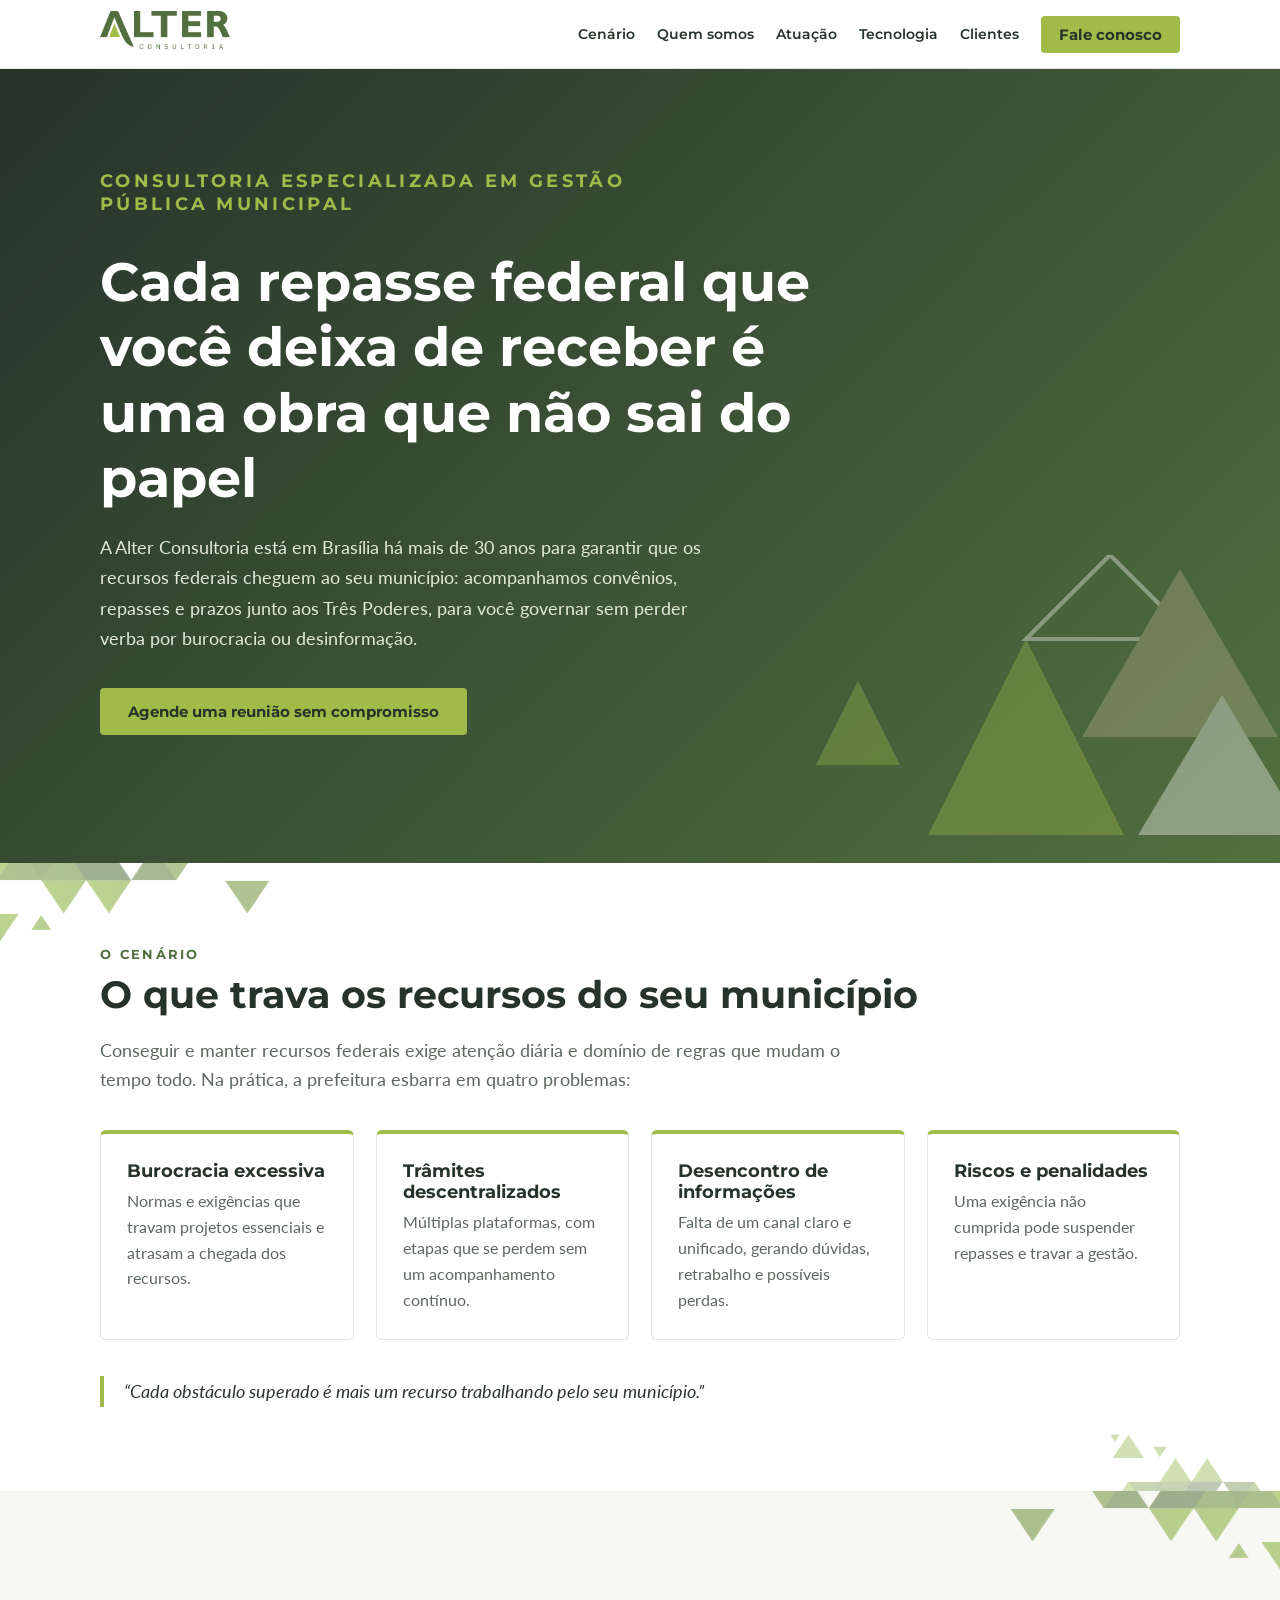
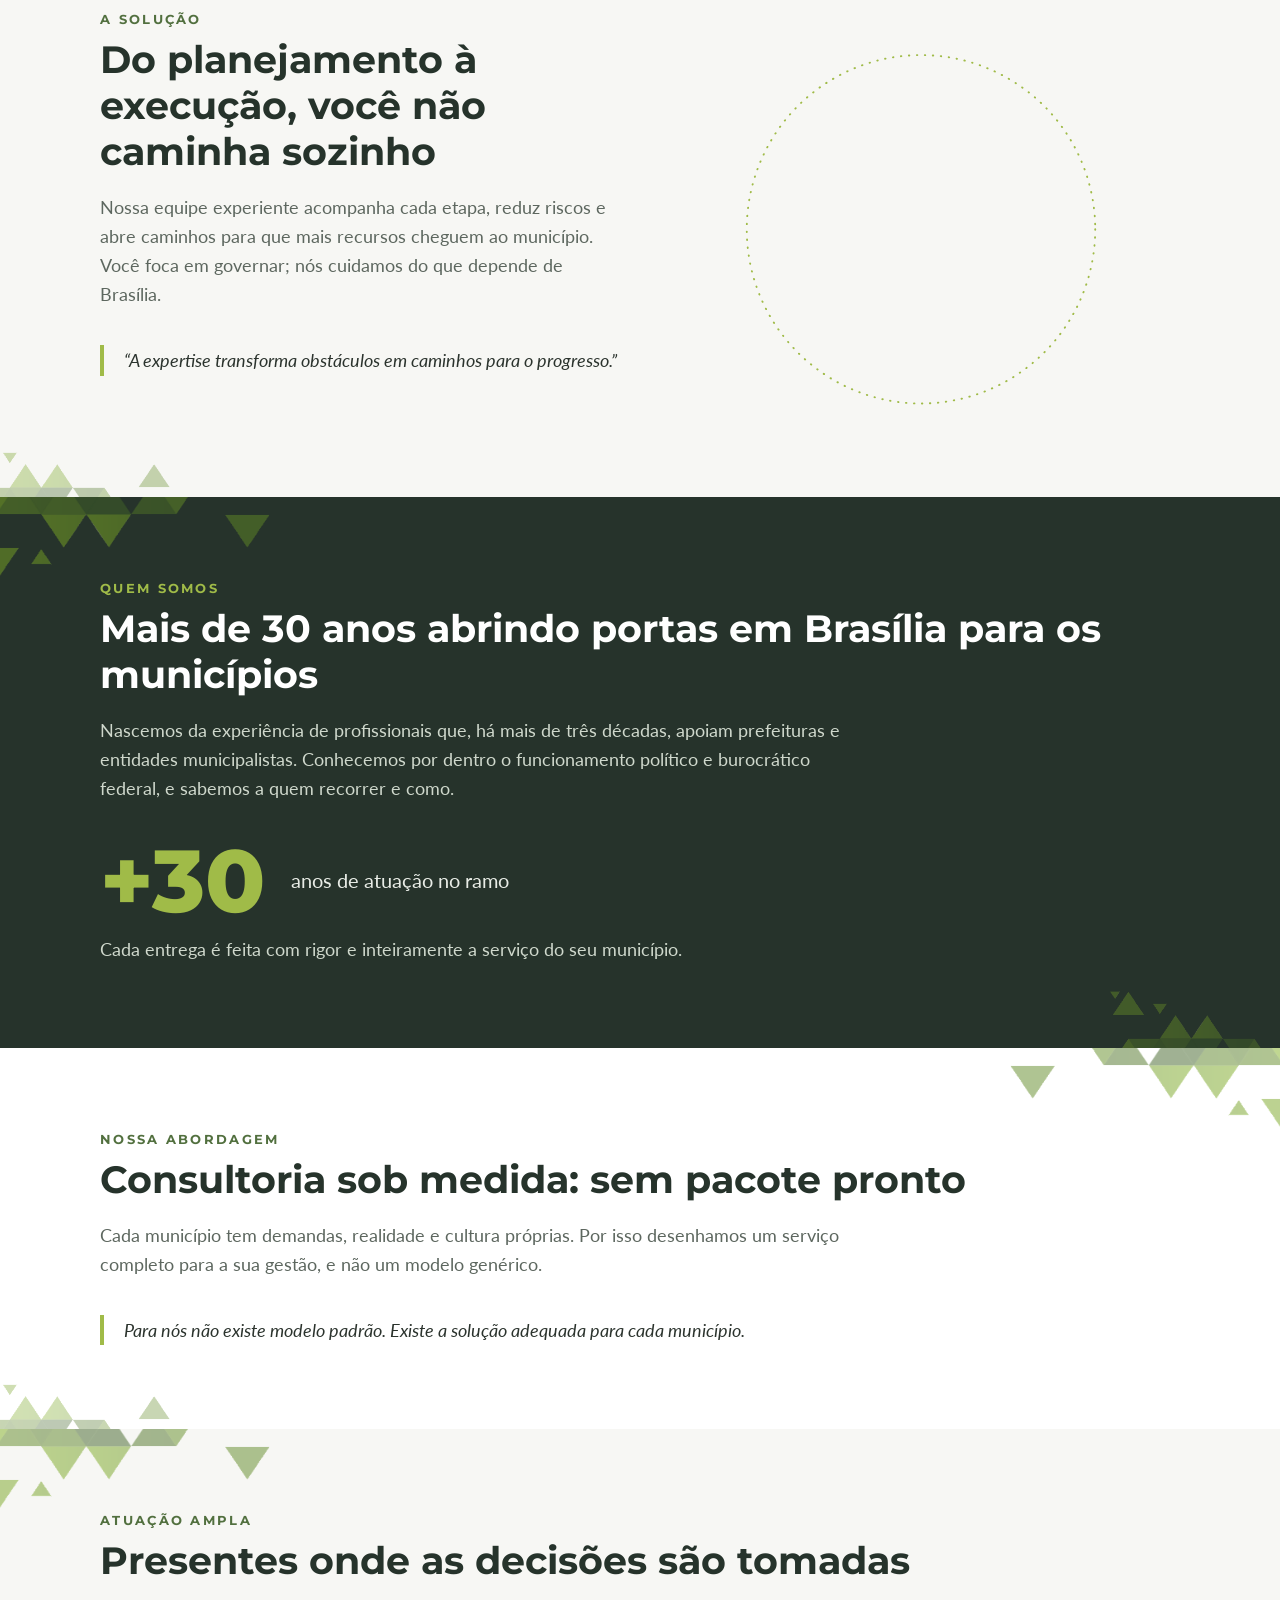
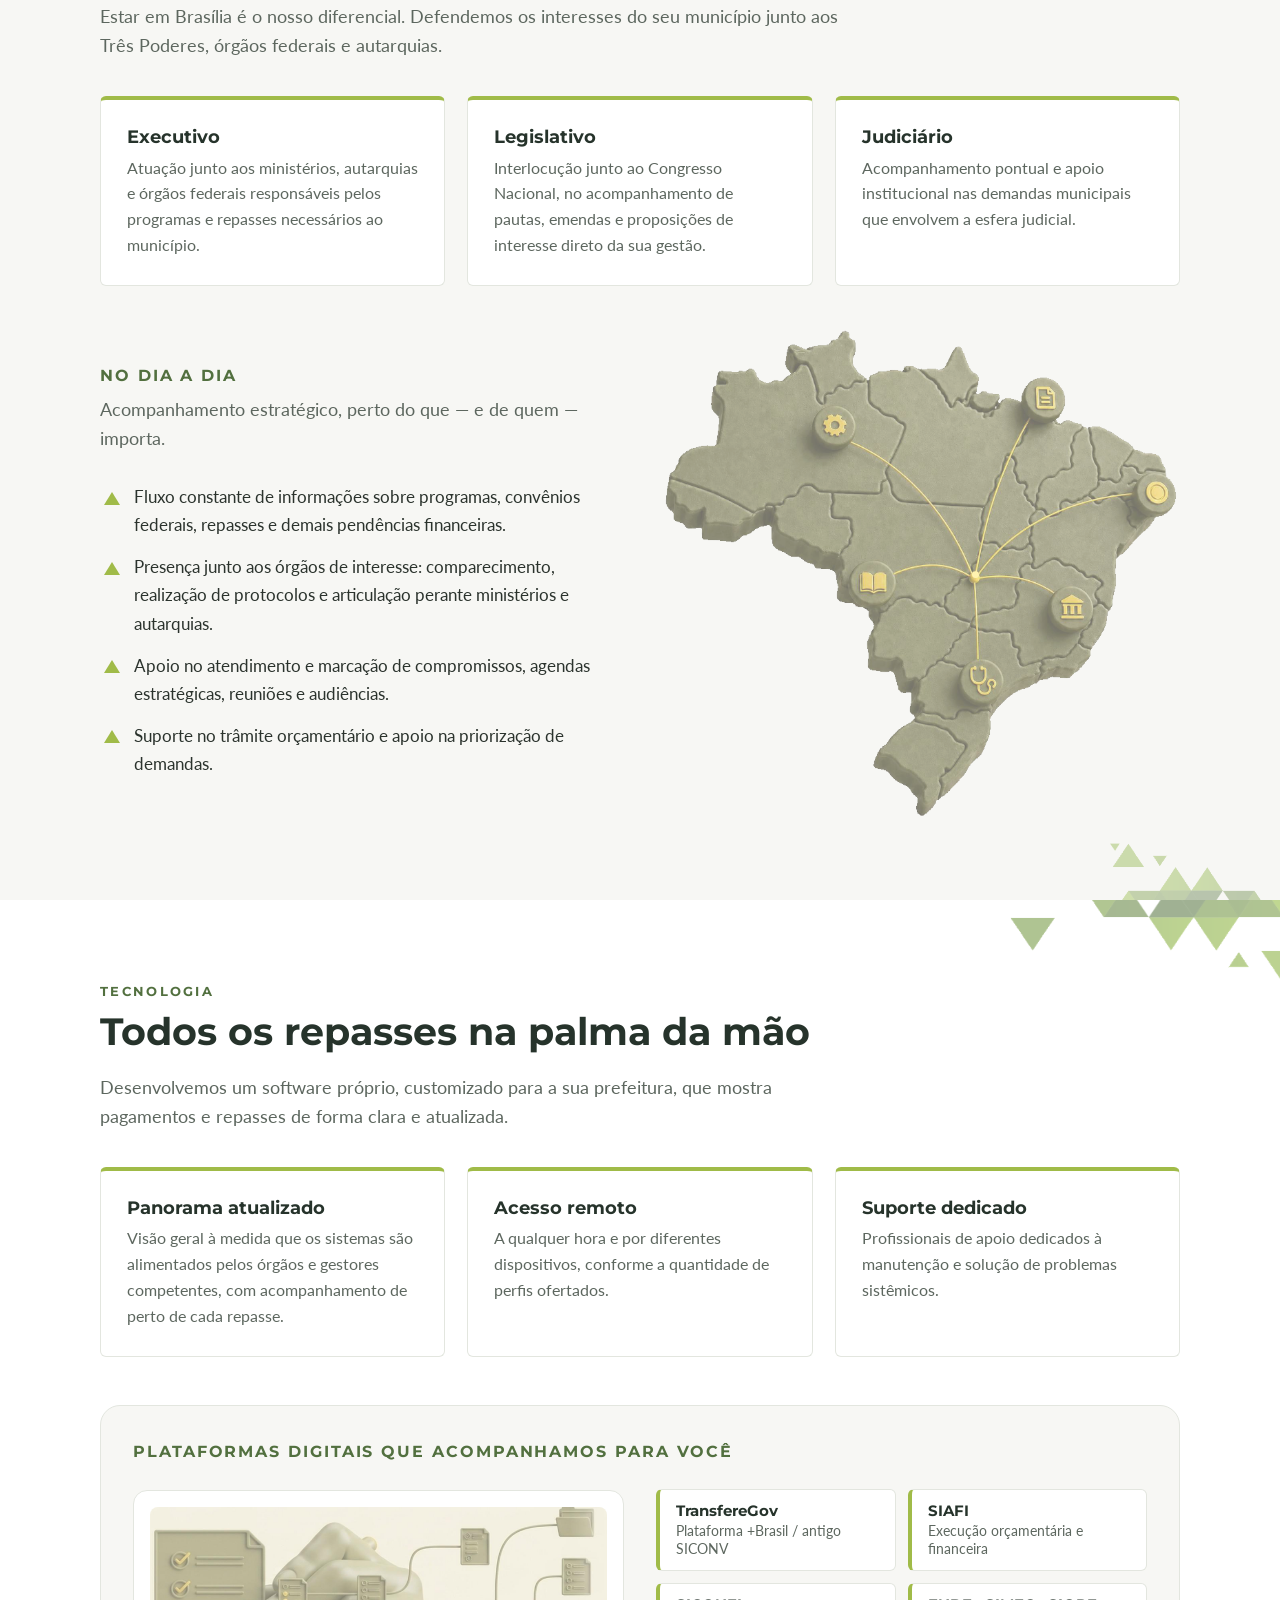
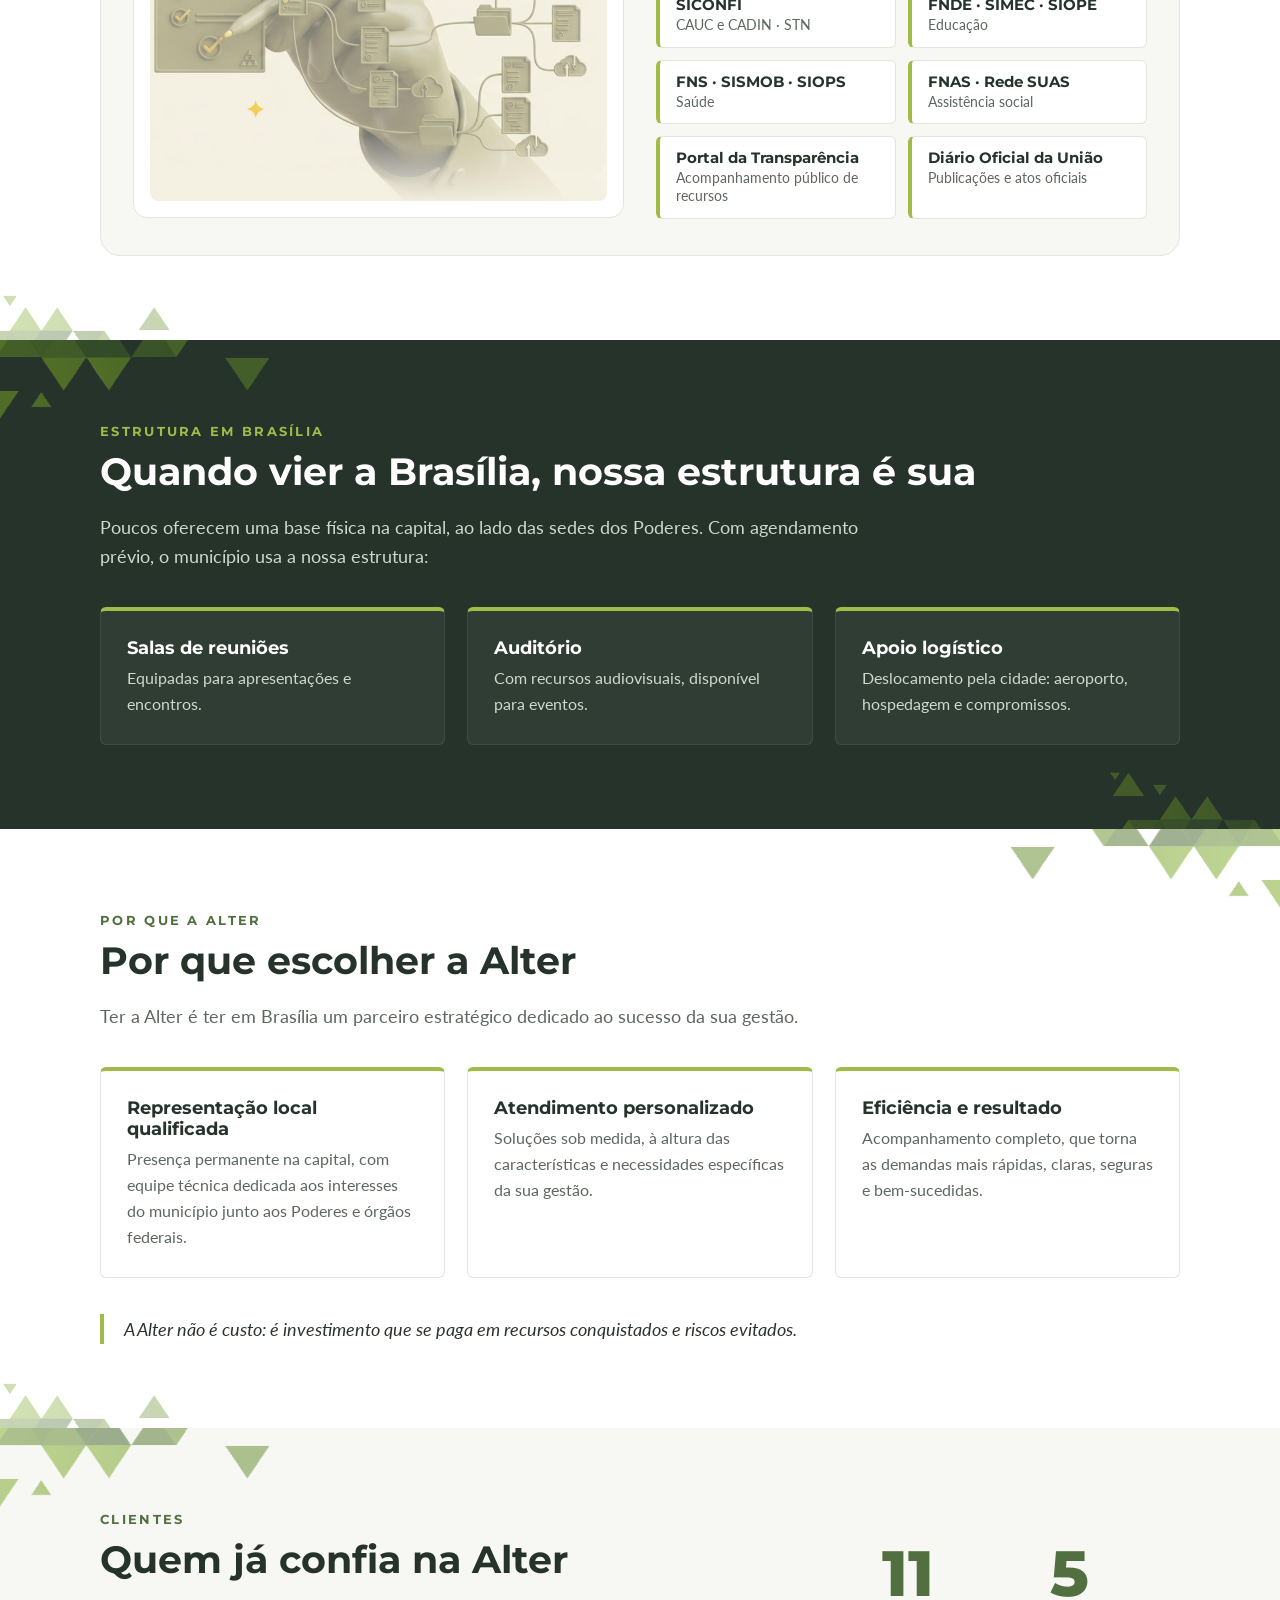
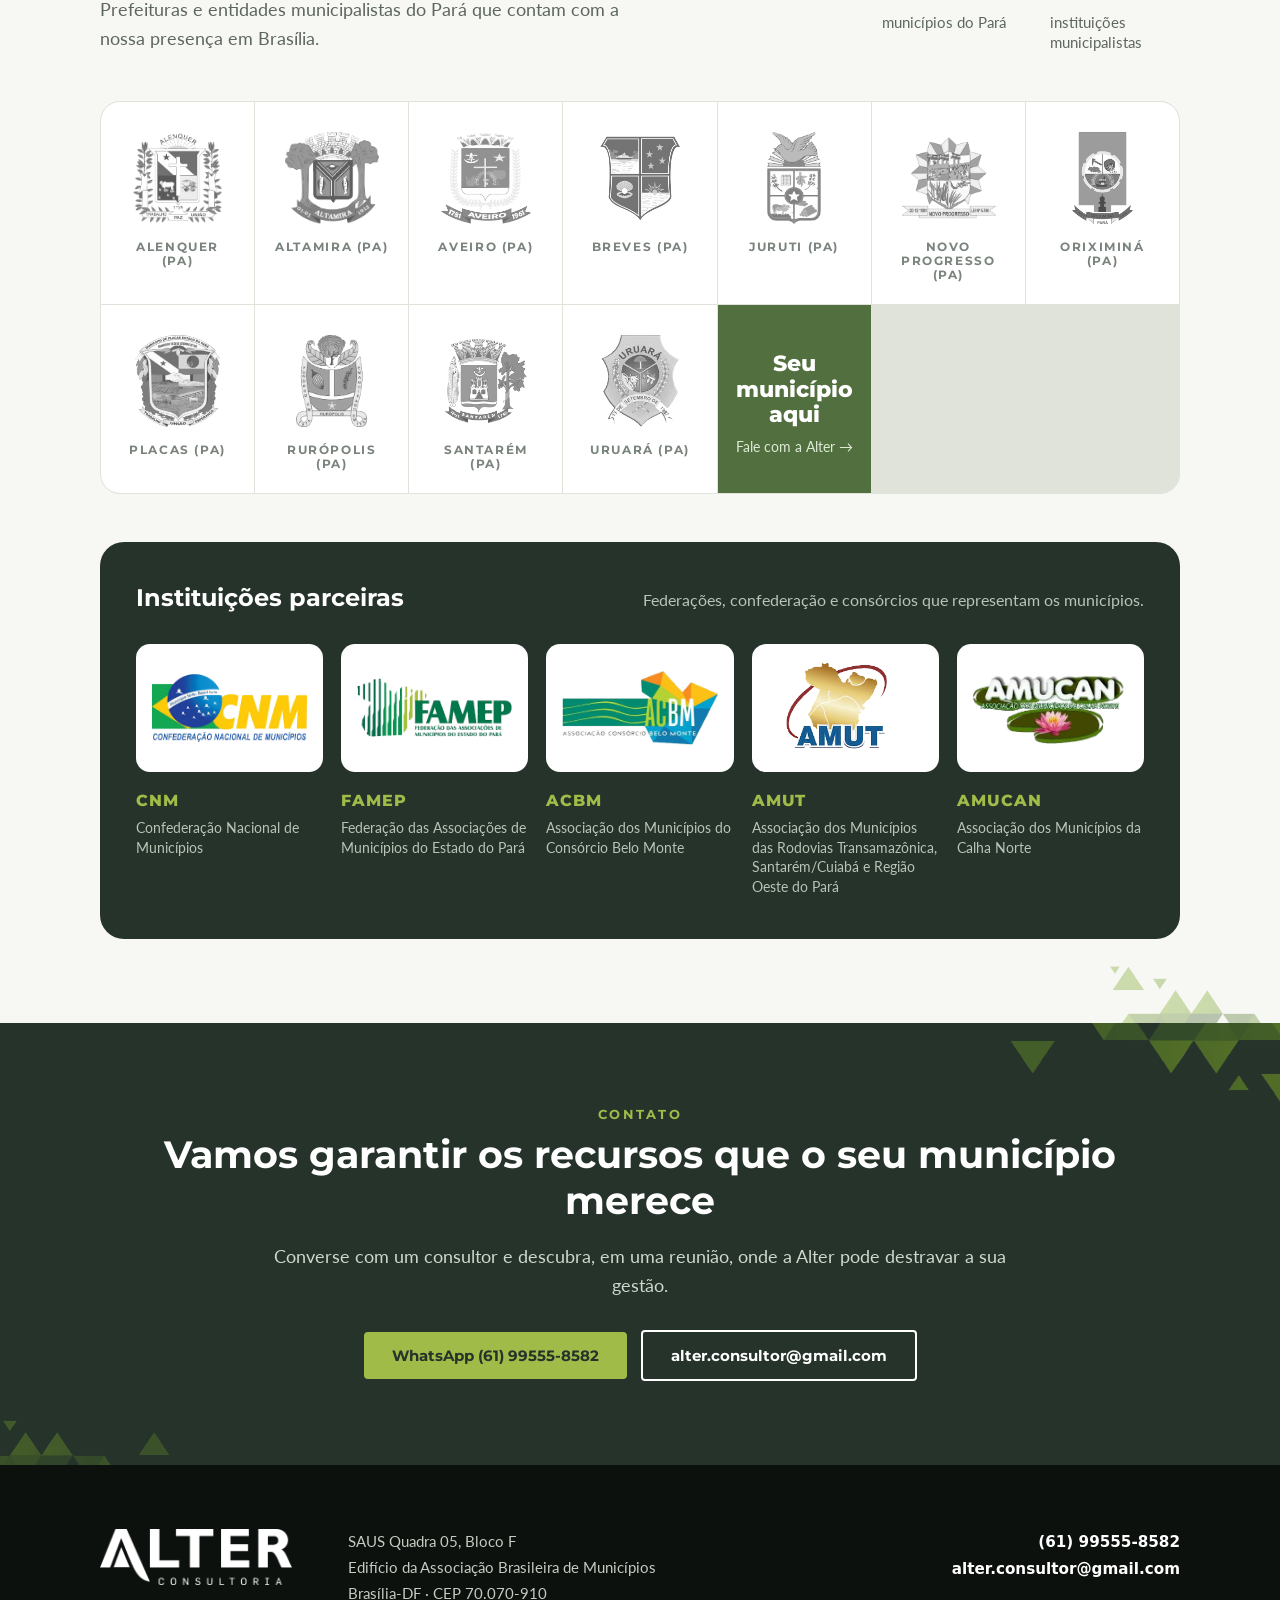
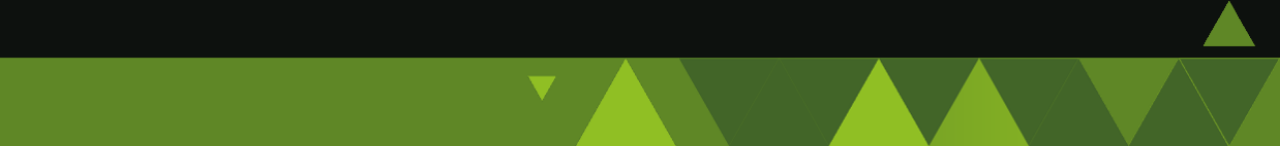
==== commit ecf1c7af: "inclusão de imagens de fundo" ====
--- a/index.html
+++ b/index.html
@@ -328,8 +328,8 @@
 <footer>
  <div class="w">
   <img src="assets/logo.png" alt="Alter Consultoria">
-  <address style="font-style:normal">SAUS Quadra 05, Bloco F, Edifício da Associação Brasileira de Municípios<br>Brasília-DF · CEP 70.070-910<br>
-  <a href="tel:+5561995558582">(61) 99555-8582</a> · <a href="mailto:alter.consultor@gmail.com">alter.consultor@gmail.com</a></address>
+  <address>SAUS Quadra 05, Bloco F<br>Edifício da Associação Brasileira de Municípios<br>Brasília-DF · CEP 70.070-910</address>
+  <div class="ct"><a href="tel:+5561995558582">(61) 99555-8582</a><br><a href="mailto:alter.consultor@gmail.com">alter.consultor@gmail.com</a></div>
  </div>
 </footer>
 <script>
--- a/style.css
+++ b/style.css
@@ -32,11 +32,13 @@
 nav .btn{padding:9px 18px;color:var(--gd)}
 #mb{display:none;background:none;border:0;font-size:1.7rem;cursor:pointer;color:var(--gd)}
 /* hero */
-.hero{position:relative;overflow:hidden;background:linear-gradient(135deg,var(--gd),var(--g));color:#fff;padding:110px 0 120px}
+.hero{position:relative;overflow:visible;min-height:auto;background:linear-gradient(135deg,var(--gd),var(--g));color:#fff;padding:100px 0 120px}
+.hero .w{position:relative;z-index:1}
 .hero h1{color:#fff;font-size:clamp(2rem,5vw,3.4rem);max-width:760px;margin-bottom:22px}
 .hero p{max-width:620px;font-size:1.15rem;color:#e3ead9;margin-bottom:34px}
 .hero .eyebrow{color:var(--gl)}
-.tri{position:absolute;right:-40px;bottom:-30px;width:min(560px,70vw);opacity:.35;pointer-events:none}
+.hero .btn{margin-bottom:8px}
+.tri{position:absolute;right:-40px;bottom:0;width:min(560px,70vw);opacity:.35;pointer-events:none;z-index:0}
 /* stats */
 .stat{display:flex;align-items:center;gap:26px;margin:34px 0 10px}
 .stat b{font:800 clamp(3.5rem,8vw,5.5rem) Montserrat,sans-serif;color:var(--gl);line-height:1}
@@ -51,12 +53,16 @@
 h3.sub{margin-top:42px;font-size:1rem;letter-spacing:.12em;text-transform:uppercase;color:var(--g)}
 /* footer */
 .cta{text-align:center}.cta .lead{margin:0 auto 30px}
-footer{background:#1b241f;color:#aab5a8;padding:44px 0;font-size:.92rem}
-footer .w{display:flex;flex-wrap:wrap;gap:30px;justify-content:space-between;align-items:center}
-footer img{height:44px;filter:brightness(0) invert(1);opacity:.9}
-footer a{color:#fff}
+footer{background:#0d110e url(assets/rodape.png) right bottom/max(100%,900px) auto no-repeat;color:#c4ccc2;padding:64px 0 140px;font-size:.95rem;line-height:1.7}
+footer .w{display:grid;grid-template-columns:auto 1fr auto;gap:28px 56px;align-items:start}
+footer img{height:56px;filter:brightness(0) invert(1)}
+footer address{font-style:normal}
+footer .ct{text-align:right}
+footer a{color:#fff;font-weight:700;text-decoration:none}footer a:hover{color:var(--gl)}
+@media(max-width:820px){footer{padding:48px 0 120px}footer .w{grid-template-columns:1fr}footer .ct{text-align:left}}
 @media(max-width:820px){
  section{padding:60px 0}
+ .hero{padding:80px 0 100px}
  #mb{display:block}
  nav{display:none;position:absolute;top:68px;left:0;right:0;background:#fff;flex-direction:column;padding:20px;border-bottom:1px solid #e3e6df;align-items:flex-start}
  nav.open{display:flex}
@@ -168,3 +174,14 @@
 .inst p{margin-top:4px;font-size:.88rem;line-height:1.4;color:#b9c4b6}
 @media(max-width:820px){.panel{padding:30px 20px}}
 @media(max-width:980px){.insts{grid-template-columns:repeat(auto-fit,minmax(160px,1fr))}}
+/* triângulos decorativos nas seções */
+section:not(.hero){position:relative;overflow:hidden}
+section:not(.hero)>.w{position:relative;z-index:1}
+section:not(.hero)::before,section:not(.hero)::after{content:"";position:absolute;background:url(assets/triangulos.png) no-repeat center/contain;pointer-events:none;z-index:0}
+section:not(.hero)::before{top:-16px;right:-30px;width:300px;height:101px;opacity:.5}
+section:not(.hero)::after{bottom:-14px;left:-40px;width:210px;height:71px;opacity:.35;transform:scale(-1,-1)}
+section:not(.hero):nth-of-type(even)::before{right:auto;left:-30px;transform:scaleX(-1)}
+section:not(.hero):nth-of-type(even)::after{left:auto;right:-40px}
+.dark::before,.dark::after{opacity:.28}
+@media(max-width:820px){section:not(.hero)::before{width:190px;height:64px}section:not(.hero)::after{width:130px;height:44px}}
+html,body{overflow-x:clip}
